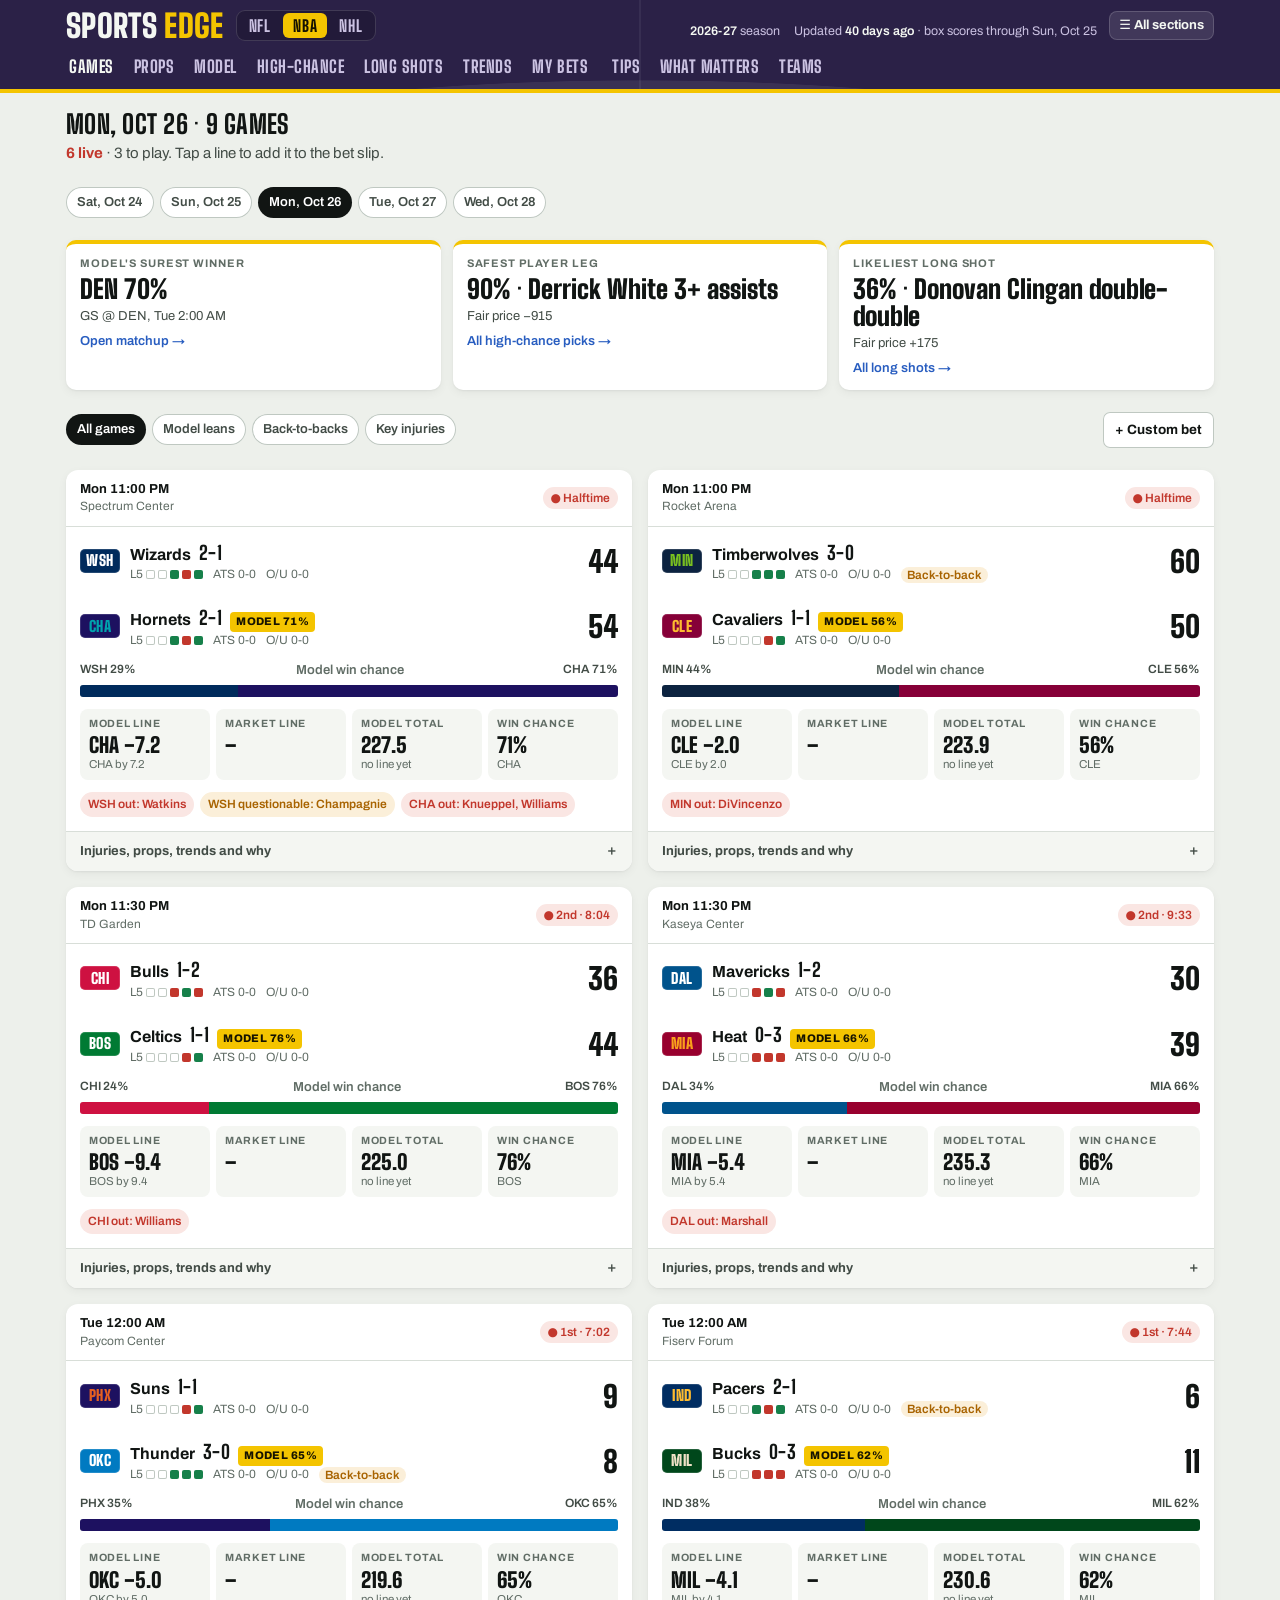
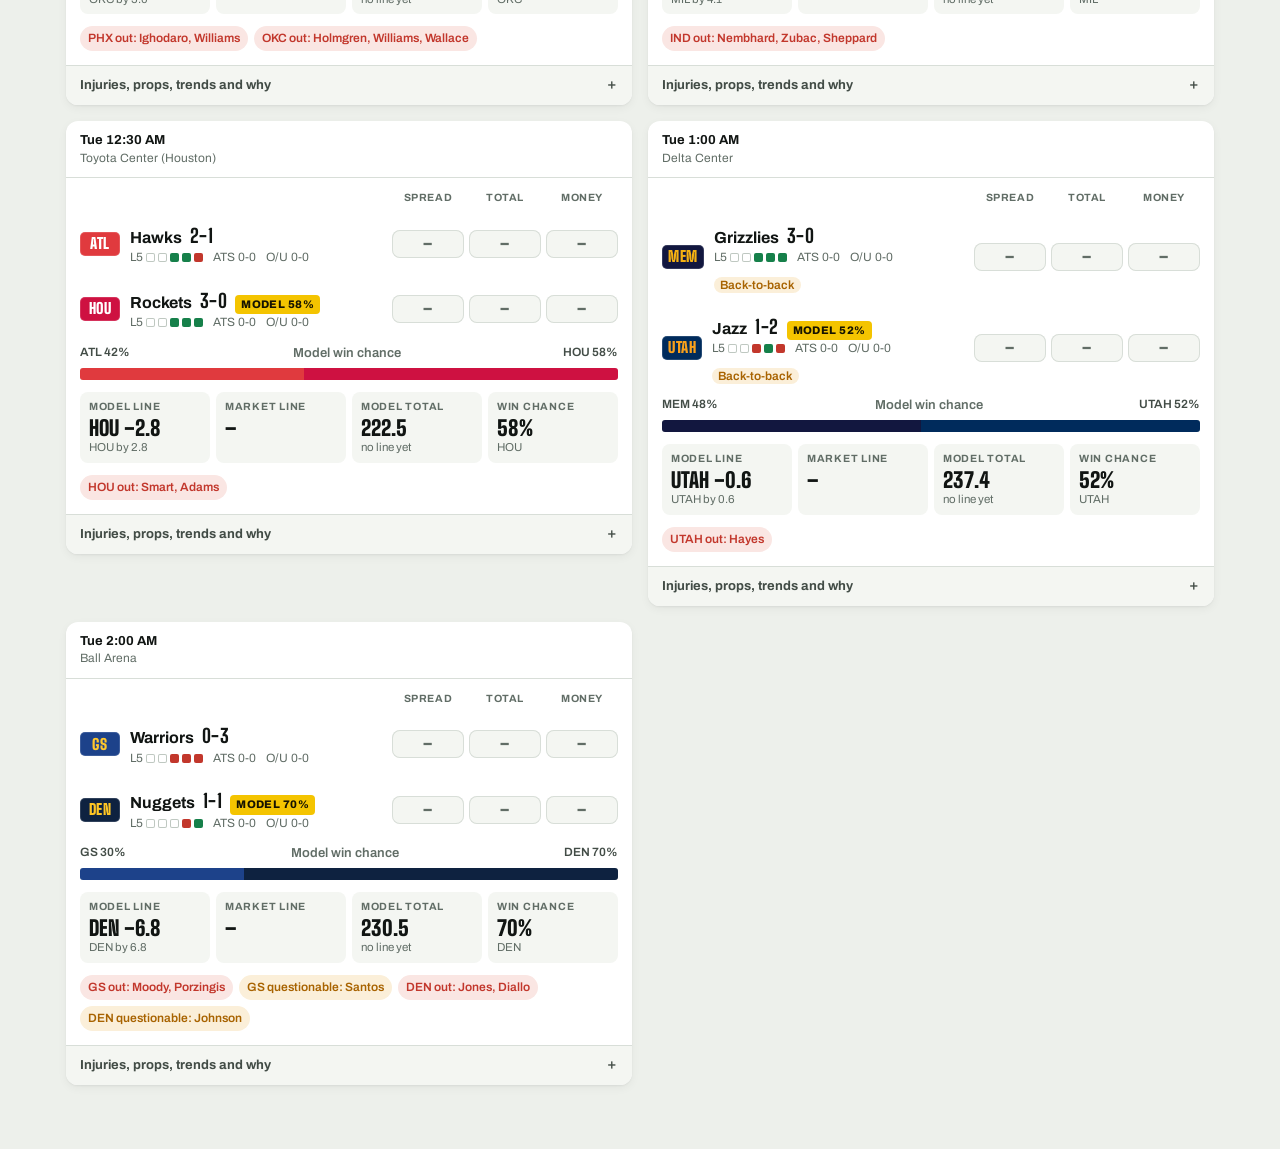
==== site/nba/index.html @ 53085242 "Sports Edge: NBA and NHL pages, all-year builds, polish pass New NBA and NHL pages with the same sec" ====
<!doctype html>
<html lang="en" data-sport="nba">
<head>
<meta charset="utf-8">
<meta name="viewport" content="width=device-width,initial-scale=1,viewport-fit=cover">
<meta name="description" content="NBA games, the model and why, injuries, player props against real lines, high-chance picks, long shots and trends, with one bet slip shared across sports.">
<title>NBA · Sports Edge</title>
<link rel="icon" href="data:image/svg+xml,%3Csvg xmlns=%22http://www.w3.org/2000/svg%22 viewBox=%220 0 64 64%22%3E%3Crect width=%2264%22 height=%2264%22 rx=%2214%22 fill=%22%2317191C%22/%3E%3Crect x=%2210%22 y=%2238%22 width=%2244%22 height=%228%22 rx=%222%22 fill=%22%23F4C400%22/%3E%3Cpath d=%22M14 30 L28 18 L38 26 L50 14%22 stroke=%22%23fff%22 stroke-width=%226%22 fill=%22none%22 stroke-linecap=%22round%22 stroke-linejoin=%22round%22/%3E%3C/svg%3E">
<link rel="preconnect" href="https://fonts.googleapis.com">
<link rel="preconnect" href="https://fonts.gstatic.com" crossorigin>
<link rel="stylesheet" href="https://fonts.googleapis.com/css2?family=Archivo:wght@400;500;600;700;800&family=Big+Shoulders+Display:wght@700;800;900&family=IBM+Plex+Mono:wght@400;500;600&display=swap">
<link rel="stylesheet" href="../assets/app.css">
</head>
<body>
<header class="bar">
  <div class="bar-in">
    <div class="brand-row">
      <a class="brand" href="../" aria-label="Sports Edge home">Sports <b>Edge</b></a>
      <nav class="sports" aria-label="Sport"><a href="../nfl/">NFL</a><a href="../nba/" aria-current="page">NBA</a><a href="../nhl/">NHL</a></nav>
      <div class="brand-meta"><span id="m-day"></span><span id="m-asof"></span></div>
      <button class="navbtn" id="nav-open" aria-haspopup="dialog" aria-controls="navsheet" aria-label="All sections"><span aria-hidden="true">☰</span><span class="xs-hide"> All sections</span></button>
    </div>
    <nav class="tabs" role="tablist" aria-label="Sections">
      <button class="tab" role="tab" id="tab-games" data-view="games" aria-selected="true">Games</button>
      <button class="tab" role="tab" id="tab-props" data-view="props" aria-selected="false">Props</button>
      <button class="tab" role="tab" id="tab-model" data-view="model" aria-selected="false">Model</button>
      <button class="tab" role="tab" id="tab-hc" data-view="hc" aria-selected="false">High-chance</button>
      <button class="tab" role="tab" id="tab-ls" data-view="ls" aria-selected="false">Long shots</button>
      <button class="tab" role="tab" id="tab-trends" data-view="trends" aria-selected="false">Trends</button>
      <button class="tab" role="tab" id="tab-picks" data-view="picks" aria-selected="false">My bets<span class="cnt" id="pick-count"></span></button>
      <button class="tab" role="tab" id="tab-tips" data-view="tips" aria-selected="false">Tips</button>
      <button class="tab" role="tab" id="tab-matters" data-view="matters" aria-selected="false">What matters</button>
      <button class="tab" role="tab" id="tab-teams" data-view="teams" aria-selected="false">Teams</button>
    </nav>
  </div>
</header>

<main>
  <div class="stamp-m" id="m-asof2"></div>
  <section class="view" id="v-games"></section>
  <section class="view" id="v-props" hidden></section>
  <section class="view" id="v-model" hidden></section>
  <section class="view" id="v-hc" hidden></section>
  <section class="view" id="v-ls" hidden></section>
  <section class="view" id="v-trends" hidden></section>
  <section class="view" id="v-picks" hidden></section>
  <section class="view" id="v-tips" hidden></section>
  <section class="view" id="v-matters" hidden></section>
  <section class="view" id="v-teams" hidden></section>
</main>

<div class="scrim" id="scrim" hidden></div>
<div class="sheet" id="sheet" role="dialog" aria-modal="true" aria-labelledby="sheet-title" hidden></div>
<div class="scrim" id="navscrim" hidden></div>
<div class="sheet navsheet" id="navsheet" role="dialog" aria-modal="true" aria-labelledby="nav-title" hidden></div>
<div class="scrim" id="cscrim" hidden></div>
<div class="sheet chart-sheet" id="csheet" role="dialog" aria-modal="true" aria-labelledby="cs-title" hidden></div>
<div class="scrim" id="slipscrim" hidden></div>
<div class="sheet slip-sheet" id="slipsheet" role="dialog" aria-modal="true" aria-labelledby="slip-title" hidden></div>
<button class="slip-fab" id="slip-fab" type="button" aria-haspopup="dialog" aria-controls="slipsheet" hidden><span class="sf-n" id="sf-n">0</span><span class="sf-t" id="sf-t">Bet slip</span><span class="sf-o num" id="sf-o"></span></button>
<div class="toast" id="toast" role="status" hidden></div>

<script src="../assets/core.js"></script>
<script src="../assets/bets.js"></script>
<script src="../assets/app.js"></script>
</body>
</html>
---- site/assets/app.css ----
/* Sports Edge: shared styles for the home page and the NFL, NBA and NHL pages */
:root{padding-top:env(safe-area-inset-top);padding-bottom:env(safe-area-inset-bottom)}
body{margin:0}
img{max-width:100%}
[hidden]{display:none!important}
/* Layout: a broadcast score bar in each sport's color (turf green, arena purple, rink navy) with the yellow stripe under it; white stat sheets below.
   Game cards sit in a two-up grid that stacks to one column on phones. The yellow stripe marks the betting line and model picks. */
:root{
  --bg:#EDF0EB; --panel:#FFFFFF; --panel-2:#F4F6F2; --ink:#111513; --ink-2:#424C46; --ink-3:#616D66;
  --rule:#D8DED8; --rule-2:#BFC8C1;
  --turf:#17462F; --turf-2:#21583C; --on-turf:#F4F7F2; --on-turf-2:#BCD0C2;
  --stripe:#F4C400; --stripe-ink:#6A5500; --on-stripe:#161300; --stripe-bg:#FFF5C7;
  --win:#16804A; --loss:#C2372C; --push:#76817B; --warn:#A86300; --info:#285DC0;
  --win-bg:#E2F2E8; --loss-bg:#FAE6E3; --warn-bg:#FBEFD9; --info-bg:#E4ECFA; --muted-bg:#ECEFEA;
  --spark-fill:rgba(17,21,19,.07);
  --shadow:0 1px 2px rgba(17,21,19,.05),0 3px 10px rgba(17,21,19,.05);
  --f-display:"Big Shoulders Display","Arial Narrow","Roboto Condensed",sans-serif;
  --f-body:"Archivo",system-ui,-apple-system,"Segoe UI",Roboto,sans-serif;
  --f-mono:"IBM Plex Mono",ui-monospace,SFMono-Regular,Menlo,Consolas,monospace;
}
@media (prefers-color-scheme: dark){
  :root:not([data-theme="light"]){
    --bg:#0B100E; --panel:#131A17; --panel-2:#18211D; --ink:#EAF0EC; --ink-2:#AEB9B3; --ink-3:#7F8C85;
    --rule:#24302A; --rule-2:#34443C;
    --turf:#0E2A1C; --turf-2:#163A27; --on-turf:#EEF4EF; --on-turf-2:#9FB8A8;
    --stripe:#FFD21A; --stripe-ink:#FFD21A; --on-stripe:#161300; --stripe-bg:#2E2808;
    --win:#3DC17A; --loss:#F0695C; --push:#929D97; --warn:#F2A63A; --info:#86ACFF;
    --win-bg:#11301F; --loss-bg:#3A1A17; --warn-bg:#33260F; --info-bg:#162440; --muted-bg:#1C2622;
    --spark-fill:rgba(234,240,236,.08);
    --shadow:0 1px 2px rgba(0,0,0,.45),0 3px 12px rgba(0,0,0,.25);
    color-scheme:dark;
  }
}
:root[data-theme="dark"]{
  --bg:#0B100E; --panel:#131A17; --panel-2:#18211D; --ink:#EAF0EC; --ink-2:#AEB9B3; --ink-3:#7F8C85;
  --rule:#24302A; --rule-2:#34443C;
  --turf:#0E2A1C; --turf-2:#163A27; --on-turf:#EEF4EF; --on-turf-2:#9FB8A8;
  --stripe:#FFD21A; --stripe-ink:#FFD21A; --on-stripe:#161300; --stripe-bg:#2E2808;
  --win:#3DC17A; --loss:#F0695C; --push:#929D97; --warn:#F2A63A; --info:#86ACFF;
  --win-bg:#11301F; --loss-bg:#3A1A17; --warn-bg:#33260F; --info-bg:#162440; --muted-bg:#1C2622;
  --spark-fill:rgba(234,240,236,.08);
  --shadow:0 1px 2px rgba(0,0,0,.45),0 3px 12px rgba(0,0,0,.25);
  color-scheme:dark;
}
*{box-sizing:border-box}
body{background:var(--bg);color:var(--ink);font-family:var(--f-body);font-size:15px;line-height:1.45;-webkit-font-smoothing:antialiased}
button,input,select,textarea{font:inherit;color:inherit}
a{color:var(--info)}
:focus-visible{outline:2px solid var(--info);outline-offset:2px;border-radius:4px}
.num,.tab-num{font-variant-numeric:tabular-nums}
.mono{font-family:var(--f-mono)}
h1,h2,h3{text-wrap:balance;margin:0}

/* ---------- score bar ---------- */
.bar{position:sticky;top:env(safe-area-inset-top,0px);z-index:20;background-color:var(--turf);
  color:var(--on-turf);box-shadow:0 4px 0 var(--stripe)}
[data-sport="nfl"] .bar{background-image:repeating-linear-gradient(90deg,transparent 0 calc(10% - 2px),rgba(255,255,255,.06) calc(10% - 2px) 10%)}
[data-sport="nba"] .bar{background-image:radial-gradient(70% 140% at 50% 160%,rgba(255,255,255,.07) 0 49.5%,transparent 50%),linear-gradient(90deg,transparent calc(50% - 1px),rgba(255,255,255,.06) calc(50% - 1px) calc(50% + 1px),transparent calc(50% + 1px))}
[data-sport="nhl"] .bar{background-image:linear-gradient(90deg,transparent calc(50% - 2px),rgba(226,58,58,.2) calc(50% - 2px) calc(50% + 2px),transparent calc(50% + 2px)),linear-gradient(90deg,transparent 30%,rgba(90,150,235,.13) 30% calc(30% + 4px),transparent calc(30% + 4px) calc(70% - 4px),rgba(90,150,235,.13) calc(70% - 4px) 70%,transparent 70%)}
.bar-in{max-width:1180px;margin:0 auto;padding-inline:16px;padding-block:10px 0;display:flex;flex-direction:column;gap:6px}
.brand-row{display:flex;align-items:flex-end;justify-content:space-between;gap:12px;flex-wrap:wrap}
.brand{font-family:var(--f-display);font-weight:900;font-size:32px;line-height:.9;letter-spacing:.01em;text-transform:uppercase}
.brand b{color:var(--stripe);font-weight:900}
.brand-meta{display:flex;gap:14px;flex-wrap:wrap;font-size:12.5px;color:var(--on-turf-2)}
.brand-meta strong{color:var(--on-turf);font-weight:600}
.tabs{display:flex;gap:2px;overflow-x:auto;scrollbar-width:none;margin-inline:-6px}
.tabs::-webkit-scrollbar{display:none}
.tab{appearance:none;background:none;border:0;cursor:pointer;color:var(--on-turf-2);font-family:var(--f-display);font-weight:800;
  font-size:17px;letter-spacing:.03em;text-transform:uppercase;padding:8px 9px 10px;white-space:nowrap;border-bottom:4px solid transparent;margin-bottom:-4px}
.tabs{flex-wrap:nowrap;-webkit-overflow-scrolling:touch}
.tabs.fr{-webkit-mask-image:linear-gradient(90deg,#000 calc(100% - 48px),transparent);mask-image:linear-gradient(90deg,#000 calc(100% - 48px),transparent)}
.tabs.fl{-webkit-mask-image:linear-gradient(90deg,transparent,#000 48px);mask-image:linear-gradient(90deg,transparent,#000 48px)}
.tabs.fl.fr{-webkit-mask-image:linear-gradient(90deg,transparent,#000 48px,#000 calc(100% - 48px),transparent);mask-image:linear-gradient(90deg,transparent,#000 48px,#000 calc(100% - 48px),transparent)}
.brand-meta{margin-left:auto}
.navbtn{appearance:none;border:0;cursor:pointer;background:rgba(255,255,255,.1);color:var(--on-turf);border-radius:8px;padding:5px 10px;font-weight:700;font-size:13px;
  box-shadow:inset 0 0 0 1px rgba(255,255,255,.16);white-space:nowrap;align-self:center}
.navbtn:hover{background:rgba(255,255,255,.18)}
.navsheet{width:min(640px,calc(100% - 24px))}
.navgrid{display:grid;grid-template-columns:repeat(2,minmax(0,1fr));gap:8px}
.navitem{appearance:none;border:0;cursor:pointer;text-align:left;background:var(--panel-2);color:var(--ink);border-radius:10px;padding:10px 12px;display:flex;flex-direction:column;gap:2px;
  box-shadow:inset 0 0 0 1px var(--rule)}
.navitem b{font-family:var(--f-display);font-weight:800;font-size:17px;letter-spacing:.03em;text-transform:uppercase}
.navitem span{font-size:12.5px;color:var(--ink-3);line-height:1.35}
.navitem:hover{box-shadow:inset 0 0 0 1px var(--ink-3)}
.navitem.on{background:var(--stripe-bg);box-shadow:inset 0 0 0 2px var(--stripe)}
@media (max-width:620px){
  .bar-in{padding-block:8px 0;gap:2px}
  .brand{font-size:24px}
  .brand-row{align-items:center}
  .brand-meta{gap:8px;font-size:11.5px}
  .brand-meta #m-week{display:none}
  .brand-row{flex-wrap:nowrap}
  .brand{font-size:22px}
  .tabs{gap:0;margin-bottom:0}
  .tab{font-size:15px;padding:6px 8px 7px;border-bottom-width:3px;margin-bottom:0;letter-spacing:.02em}
  .navgrid{grid-template-columns:1fr}
  .xs-hide{display:none}
  .tab[aria-selected="true"]{border-bottom-color:var(--stripe)}
  .h2{font-size:23px}
}
.tab:hover{color:var(--on-turf)}
.tab[aria-selected="true"]{color:var(--on-turf);border-bottom-color:var(--on-turf)}
.tab .cnt{font-family:var(--f-mono);font-size:11px;font-weight:600;vertical-align:3px;margin-left:4px;color:var(--stripe)}

main{max-width:1180px;margin:0 auto;padding-inline:16px;padding-block:22px 64px}
.view{display:flex;flex-direction:column;gap:22px}
.sec-head{display:flex;align-items:baseline;justify-content:space-between;gap:12px;flex-wrap:wrap}
.h2{font-family:var(--f-display);font-weight:800;font-size:26px;letter-spacing:.01em;text-transform:uppercase;line-height:1}
.h3{font-family:var(--f-display);font-weight:800;font-size:19px;letter-spacing:.02em;text-transform:uppercase;line-height:1.1}
.lede{color:var(--ink-2);max-width:68ch;margin:6px 0 0}
.small{font-size:13px;color:var(--ink-3)}
.label{font-size:11px;font-weight:700;letter-spacing:.08em;text-transform:uppercase;color:var(--ink-3)}

/* ---------- chips, pills ---------- */
.tm{display:inline-flex;align-items:center;justify-content:center;min-width:40px;height:24px;padding:0 6px;border-radius:5px;
  background:var(--c1);color:var(--c2);font-family:var(--f-display);font-weight:900;font-size:15px;letter-spacing:.04em;
  box-shadow:inset 0 0 0 1px rgba(255,255,255,.14)}
.tm.sm{min-width:34px;height:20px;font-size:13px}
.pill{display:inline-flex;align-items:center;gap:5px;font-size:12px;font-weight:600;line-height:1;padding:5px 8px;border-radius:999px;
  background:var(--muted-bg);color:var(--ink-2);white-space:nowrap}
.pill.win{background:var(--win-bg);color:var(--win)} .pill.loss{background:var(--loss-bg);color:var(--loss)}
.pill.warn{background:var(--warn-bg);color:var(--warn)} .pill.info{background:var(--info-bg);color:var(--info)}
.pill.stripe{background:var(--stripe);color:var(--on-stripe)}
.pill.ghost{background:transparent;box-shadow:inset 0 0 0 1px var(--rule-2)}
.dot{width:8px;height:8px;border-radius:50%;display:inline-block;background:currentColor}
.res{display:inline-flex;gap:3px;vertical-align:-1px}
.res i{width:9px;height:9px;border-radius:2px;display:inline-block}
.res i.W,.res i.O{background:var(--win)} .res i.L,.res i.U{background:var(--loss)} .res i.T,.res i.P{background:var(--push)}
.res i.n{background:transparent;box-shadow:inset 0 0 0 1px var(--rule-2)}

.btn{appearance:none;border:0;cursor:pointer;border-radius:7px;font-weight:700;font-size:13.5px;padding:8px 12px;
  background:var(--panel);color:var(--ink);box-shadow:inset 0 0 0 1px var(--rule-2)}
.btn:hover{box-shadow:inset 0 0 0 1px var(--ink-3)}
.btn.primary{background:var(--ink);color:var(--panel);box-shadow:none}
.btn.primary:hover{opacity:.9}
.btn.stripe{background:var(--stripe);color:var(--on-stripe);box-shadow:none}
.btn.tiny{font-size:12px;padding:5px 8px;border-radius:6px}
.btn.link{background:none;box-shadow:none;padding:4px 0;color:var(--info);font-weight:600}
.seg{display:inline-flex;flex-wrap:wrap;gap:6px}
.seg button{appearance:none;cursor:pointer;border:0;border-radius:999px;padding:6px 11px;font-size:13px;font-weight:600;
  background:var(--panel);color:var(--ink-2);box-shadow:inset 0 0 0 1px var(--rule-2)}
.seg button[aria-pressed="true"]{background:var(--ink);color:var(--panel);box-shadow:none}
.star{appearance:none;background:none;border:0;cursor:pointer;font-size:16px;line-height:1;padding:2px 4px;color:var(--rule-2)}
.star[aria-pressed="true"]{color:var(--stripe-ink)}
select,input[type="number"],input[type="text"],textarea{background:var(--panel);border:1px solid var(--rule-2);border-radius:7px;padding:7px 9px;min-width:0}
select:focus,input:focus,textarea:focus{outline:2px solid var(--info);outline-offset:0;border-color:transparent}

/* ---------- my teams strip ---------- */
.glance{display:grid;grid-template-columns:repeat(auto-fit,minmax(min(100%,250px),1fr));gap:12px}
.gl{background:var(--panel);border-radius:10px;box-shadow:var(--shadow);padding:12px 14px;display:flex;flex-direction:column;gap:6px;min-width:0}
.gl .big{font-family:var(--f-display);font-weight:900;font-size:30px;line-height:1}
.gl .t{display:flex;align-items:center;gap:8px;flex-wrap:wrap}

/* ---------- game cards ---------- */
.toolbar{display:flex;align-items:center;justify-content:space-between;gap:10px;flex-wrap:wrap}
.games{display:grid;grid-template-columns:repeat(auto-fill,minmax(min(100%,540px),1fr));gap:16px;align-items:start}
.game{background:var(--panel);border-radius:12px;box-shadow:var(--shadow);overflow:hidden;min-width:0;display:flex;flex-direction:column}
.g-head{display:flex;align-items:center;justify-content:space-between;gap:8px;padding:10px 14px;border-bottom:1px solid var(--rule);flex-wrap:wrap}
.g-when{font-weight:700;font-size:13px}
.g-where{font-size:12px;color:var(--ink-3)}
.g-flags{display:flex;gap:5px;flex-wrap:wrap}
.g-body{padding:12px 14px 14px;display:flex;flex-direction:column;gap:12px}
.trow{display:grid;grid-template-columns:auto 1fr auto;align-items:center;gap:10px}
.trow + .trow{margin-top:8px}
.tname{min-width:0}
.tname .n{font-weight:700;font-size:16px;display:flex;gap:8px;align-items:baseline;flex-wrap:wrap}
.tname .n .rec{font-family:var(--f-display);font-weight:800;font-size:19px;letter-spacing:.02em}
.tname .meta{font-size:12px;color:var(--ink-3);display:flex;gap:10px;flex-wrap:wrap;align-items:center}
/* sportsbook odds grid on each game card: spread, total, moneyline per team; a pressed button is in the slip */
.obs{display:grid;grid-template-columns:repeat(3,minmax(64px,72px));gap:5px}
.obh{display:grid;grid-template-columns:1fr repeat(3,minmax(64px,72px));gap:5px;margin-bottom:4px;font-size:10.5px;font-weight:700;letter-spacing:.06em;text-transform:uppercase;color:var(--ink-3);text-align:center}
.ob{appearance:none;border:0;cursor:pointer;background:var(--panel-2);box-shadow:inset 0 0 0 1px var(--rule-2);border-radius:8px;padding:5px 4px;display:flex;flex-direction:column;align-items:center;gap:1px;min-width:0;line-height:1;color:var(--ink)}
.ob .ob-m{font-family:var(--f-display);font-weight:900;font-size:17px;letter-spacing:.02em}
.ob .ob-s{font-family:var(--f-mono);font-size:10.5px;color:var(--ink-3)}
.ob:hover{box-shadow:inset 0 0 0 1px var(--ink-3)}
.ob[aria-pressed="true"]{background:var(--stripe);color:var(--on-stripe);box-shadow:none}
.ob[aria-pressed="true"] .ob-s{color:var(--on-stripe)}
.ob.off{cursor:default;box-shadow:inset 0 0 0 1px var(--rule);color:var(--ink-3)}
.slipb.on{background:var(--stripe);color:var(--on-stripe);box-shadow:none}
.score{font-family:var(--f-display);font-weight:900;font-size:30px;line-height:1}
.score.lost{color:var(--ink-3)}

.wp{display:flex;flex-direction:column;gap:5px}
.wp-labels{display:flex;justify-content:space-between;gap:8px;font-size:12px;font-weight:600;color:var(--ink-2)}
@media (max-width:620px){.wp-mid{display:none}}
.wp-track{position:relative;height:12px;border-radius:3px;overflow:visible;display:flex;background:var(--muted-bg)}
.wp-track span{height:100%}
.wp-track span:first-child{border-radius:3px 0 0 3px} .wp-track span:last-child{border-radius:0 3px 3px 0}
.wp-mkt{position:absolute;top:-4px;bottom:-4px;width:4px;margin-left:-2px;background:var(--stripe);border-radius:1px;box-shadow:0 0 0 1px var(--panel)}
.model-line{display:flex;align-items:center;justify-content:space-between;gap:8px;flex-wrap:wrap;font-size:13px;color:var(--ink-2)}
.model-line b{color:var(--ink)}
.mrow{display:grid;grid-template-columns:repeat(4,minmax(0,1fr));gap:6px}
.mrow .mc{background:var(--panel-2);border-radius:8px;padding:7px 9px;min-width:0}
.mrow .mc .k{font-size:10.5px;font-weight:700;letter-spacing:.07em;text-transform:uppercase;color:var(--ink-3);white-space:nowrap}
.mrow .mc .v{font-family:var(--f-display);font-weight:900;font-size:21px;line-height:1.1;margin-top:2px;white-space:nowrap}
.mrow .mc .s{font-size:11.5px;color:var(--ink-3);white-space:nowrap;overflow:hidden;text-overflow:ellipsis}
.mrow .mc.pick{background:var(--stripe-bg);box-shadow:inset 0 0 0 1.5px var(--stripe)}
.mrow .mc.pick .k{color:var(--stripe-ink)}
.mrow .mc.won{background:var(--win-bg)} .mrow .mc.won .k{color:var(--win)}
.mrow .mc.lost{background:var(--loss-bg)} .mrow .mc.lost .k{color:var(--loss)}
@media (max-width:620px){ .mrow{grid-template-columns:repeat(2,minmax(0,1fr))} }
.edges{display:grid;grid-template-columns:repeat(auto-fit,minmax(min(100%,230px),1fr));gap:12px}
.edge{background:var(--panel);border-radius:10px;box-shadow:var(--shadow);padding:12px 14px;display:flex;flex-direction:column;gap:4px;min-width:0;border-top:4px solid var(--stripe)}
.edge .big{font-family:var(--f-display);font-weight:900;font-size:26px;line-height:1.05}
.edge .d{font-size:13px;color:var(--ink-2)}
.edge a{font-size:13px;font-weight:600;text-decoration:none;margin-top:2px}
@media (max-width:620px){
  .edges{display:flex;overflow-x:auto;scroll-snap-type:x mandatory;gap:10px;margin-inline:-16px;padding:2px 16px 6px;scrollbar-width:none}
  .edges::-webkit-scrollbar{display:none}
  .edge{flex:0 0 80%;scroll-snap-align:start}
  .edge .big{font-size:22px}
}
.absent{display:flex;flex-wrap:wrap;gap:6px;align-items:center;font-size:12.5px;color:var(--ink-2);margin:4px 0 6px}
.absent .pill{font-weight:600}
.prow .c-line .btn{white-space:nowrap}
.more{align-self:center}
.pick-chip{display:inline-flex;align-items:center;gap:8px;background:var(--stripe);color:var(--on-stripe);border-radius:6px;padding:5px 9px;
  font-weight:700;font-size:13px}
.pick-chip .k{font-family:var(--f-display);font-weight:900;font-size:13px;letter-spacing:.06em;text-transform:uppercase;opacity:.8}
.nopick{font-size:12.5px;color:var(--ink-3)}

.tape{width:100%;border-collapse:collapse;font-size:13px}
.tape th{font-size:11px;font-weight:700;letter-spacing:.06em;text-transform:uppercase;color:var(--ink-3);text-align:center;padding:0 4px 4px}
.tape th:first-child{text-align:left}
.tape td{padding:5px 4px;border-top:1px solid var(--rule);text-align:center;font-variant-numeric:tabular-nums}
.tape td:first-child{text-align:left;color:var(--ink-2)}
.rk{font-family:var(--f-mono);font-size:12px;font-weight:600;padding:2px 5px;border-radius:4px;color:var(--ink-2)}
.rk.good{background:var(--win-bg);color:var(--win)} .rk.bad{background:var(--loss-bg);color:var(--loss)}
.tape .better{font-weight:700;color:var(--ink)}
.tape .v{color:var(--ink-3);font-size:12px;margin-right:4px}

.g-chips{display:flex;flex-wrap:wrap;gap:6px}
.g-chips .pill{white-space:normal;line-height:1.25}
.g-more{appearance:none;border:0;border-top:1px solid var(--rule);background:var(--panel-2);cursor:pointer;width:100%;padding:10px 14px;
  font-weight:700;font-size:13px;color:var(--ink-2);display:flex;justify-content:space-between;align-items:center}
.g-more:hover{color:var(--ink)}
.g-detail{border-top:1px solid var(--rule);padding:12px 14px 16px;display:flex;flex-direction:column;gap:12px;background:var(--panel)}
.twocol{display:grid;grid-template-columns:repeat(auto-fit,minmax(min(100%,230px),1fr));gap:14px}
.inj{display:flex;flex-direction:column;gap:2px;padding:7px 0;border-top:1px solid var(--rule)}
.inj:first-of-type{border-top:0}
.inj .top{display:flex;justify-content:space-between;gap:8px;align-items:center}
.inj .who{font-weight:650;font-size:13.5px;min-width:0}
.inj .who small{font-weight:500;color:var(--ink-3)}
.inj .ol{font-size:12.5px;color:var(--ink-2)}
.inj .x{font-size:12px;font-weight:600;text-decoration:none;white-space:nowrap}
.inj-next{font-size:12.5px;color:var(--ink-2);margin:-2px 0 4px}
.inj-when{color:var(--ink-3);white-space:nowrap}
.lvl-out,.lvl-ir{background:var(--loss-bg);color:var(--loss)} .lvl-doubt,.lvl-risk{background:var(--warn-bg);color:var(--warn)}
.lvl-gtd{background:var(--info-bg);color:var(--info)} .lvl-likely,.lvl-ok{background:var(--win-bg);color:var(--win)}

.plist{display:flex;flex-direction:column}
.prow{display:grid;grid-template-columns:minmax(0,1.3fr) minmax(0,1fr) minmax(0,1.25fr) auto;gap:10px;align-items:center;padding:9px 0;border-top:1px solid var(--rule)}
.prow:first-child{border-top:0}
.prow .pn{font-weight:650;font-size:13.5px;display:flex;gap:6px;align-items:center;flex-wrap:wrap}
.prow .ps{font-size:12px;color:var(--ink-3)}
.proj{font-family:var(--f-display);font-weight:900;font-size:21px;line-height:1}
.proj small{font-family:var(--f-body);font-weight:600;font-size:11px;color:var(--ink-3);letter-spacing:.04em;text-transform:uppercase;margin-left:3px}
.oc{display:flex;align-items:center;gap:6px;flex-wrap:wrap}
.oc input{width:76px}
.oc .out{font-size:12.5px;font-weight:700;min-width:84px}
.team-sub{display:flex;align-items:center;gap:8px;margin:6px 0 2px}
@media (max-width:620px){
  .prow{grid-template-columns:1fr auto;row-gap:6px}
  .prow .c-avg{grid-column:1/-1}
  .prow .c-line{grid-column:1/-1}
  .prow .c-pick{display:none}
  .prow .c-line .btn{display:inline-flex;margin-left:auto}
}
@media (min-width:621px){ .prow .c-line .btn{display:none} }

/* ---------- trends ---------- */
.trend-list{display:flex;flex-direction:column;background:var(--panel);border-radius:12px;box-shadow:var(--shadow);overflow:hidden}
.tr{display:grid;grid-template-columns:auto minmax(0,1fr) auto;gap:12px;align-items:center;padding:11px 14px;border-top:1px solid var(--rule)}
.tr:first-child{border-top:0}
.tr .tt{font-weight:650;font-size:14px}
.tr .td{font-size:12.5px;color:var(--ink-2)}
.tr .tc{font-size:12px;color:var(--ink-3)}
.tr .side{display:flex;flex-direction:column;align-items:flex-end;gap:4px}
.wk{font-family:var(--f-display);font-weight:900;font-size:15px;letter-spacing:.03em;padding:3px 7px;border-radius:5px;background:var(--ink);color:var(--panel);white-space:nowrap}
.spark{display:block;overflow:visible}
.spark-area{fill:var(--spark-fill)} .spark-line{fill:none;stroke:var(--ink-2);stroke-width:1.7;stroke-linejoin:round;stroke-linecap:round}
.spark-base{stroke:var(--ink-3);stroke-width:1;stroke-dasharray:3 3} .spark-end{fill:var(--ink)}
.up .spark-line{stroke:var(--win)} .up .spark-end{fill:var(--win)} .down .spark-line{stroke:var(--loss)} .down .spark-end{fill:var(--loss)}
.carry{font-size:12px;font-weight:600}
.carry.sticky{color:var(--win)} .carry.noise{color:var(--ink-3)}
.lg-grid{display:grid;grid-template-columns:repeat(auto-fill,minmax(min(100%,260px),1fr));gap:12px}
.lg{background:var(--panel);border-radius:10px;box-shadow:var(--shadow);padding:12px 14px;display:flex;flex-direction:column;gap:6px;min-width:0}
.lg .v{font-family:var(--f-display);font-weight:900;font-size:26px;line-height:1}
.lg.on{box-shadow:var(--shadow),inset 0 0 0 2px var(--stripe)}
.filters{display:flex;gap:8px;flex-wrap:wrap;align-items:center}
.callout{background:var(--panel);border-radius:12px;box-shadow:var(--shadow);padding:14px 16px;display:flex;flex-direction:column;gap:8px}
.callout p{margin:0;max-width:75ch}

/* ---------- picks ---------- */
.tiles{display:grid;grid-template-columns:repeat(auto-fit,minmax(min(100%,150px),1fr));gap:12px}
.tile{background:var(--panel);border-radius:10px;box-shadow:var(--shadow);padding:12px 14px;min-width:0}
.tile .v{font-family:var(--f-display);font-weight:900;font-size:34px;line-height:1;margin-top:4px}
.tile .v.pos{color:var(--win)} .tile .v.neg{color:var(--loss)}
.tbl-wrap{background:var(--panel);border-radius:12px;box-shadow:var(--shadow);overflow-x:auto}
table.grid{width:100%;border-collapse:collapse;font-size:13.5px;font-variant-numeric:tabular-nums}
table.grid th{text-align:left;font-size:11px;font-weight:700;letter-spacing:.06em;text-transform:uppercase;color:var(--ink-3);padding:10px 12px;border-bottom:1px solid var(--rule);white-space:nowrap}
table.grid td{padding:9px 12px;border-top:1px solid var(--rule);white-space:nowrap}
table.grid tr:first-child td{border-top:0}
table.grid th.r,table.grid td.r{text-align:right}
th.sortable{cursor:pointer;user-select:none}
th.sortable[aria-sort="ascending"]::after{content:" \25B2";font-size:9px} th.sortable[aria-sort="descending"]::after{content:" \25BC";font-size:9px}
.wbar{height:8px;border-radius:2px;background:var(--muted-bg);min-width:80px;position:relative;overflow:hidden}
.wbar span{position:absolute;left:0;top:0;bottom:0;background:var(--ink-2)}
.wbar i{position:absolute;top:-2px;bottom:-2px;left:52.4%;width:2px;background:var(--stripe)}
.pk{display:grid;grid-template-columns:auto minmax(0,1fr) auto;gap:12px;align-items:center;padding:11px 14px;border-top:1px solid var(--rule)}
.pk:first-child{border-top:0}
.pk .d{font-weight:650}
.pk .m{font-size:12.5px;color:var(--ink-3)}
.pk .acts{display:flex;gap:6px;align-items:center;flex-wrap:wrap;justify-content:flex-end}
.rp{font-family:var(--f-display);font-weight:900;font-size:15px;width:32px;height:28px;display:inline-flex;align-items:center;justify-content:center;border-radius:6px}
.rp.W{background:var(--win);color:var(--panel)} .rp.L{background:var(--loss);color:var(--panel)} .rp.P,.rp.V{background:var(--push);color:var(--panel)}
.rp.pending{background:var(--muted-bg);color:var(--ink-3);font-size:12px}
.empty{background:var(--panel);border-radius:12px;box-shadow:var(--shadow);padding:22px 18px;display:flex;flex-direction:column;gap:8px;align-items:flex-start}
.note{font-size:12.5px;color:var(--ink-3)}

/* ---------- sheet (pick form) ---------- */
.scrim{position:fixed;inset:0;background:rgba(5,8,7,.45);z-index:40}
.sheet{position:fixed;z-index:41;left:50%;top:50%;transform:translate(-50%,-50%);width:min(560px,calc(100% - 24px));max-height:calc(100% - 32px);overflow:auto;
  background:var(--panel);border-radius:14px;box-shadow:0 20px 60px rgba(0,0,0,.35);padding:18px;display:flex;flex-direction:column;gap:12px}
.form{display:grid;grid-template-columns:1fr 1fr;gap:10px}
.form .f{display:flex;flex-direction:column;gap:4px;min-width:0}
.form .f.full{grid-column:1/-1}
.form label{font-size:12px;font-weight:700;color:var(--ink-2)}
.form .hint{font-size:12px;color:var(--ink-3)}
.sheet-actions{display:flex;justify-content:space-between;gap:8px;flex-wrap:wrap;align-items:center}
.toast{position:fixed;left:50%;bottom:calc(18px + env(safe-area-inset-bottom,0px));transform:translateX(-50%);background:var(--ink);color:var(--panel);
  padding:9px 14px;border-radius:8px;font-weight:600;font-size:13.5px;z-index:60;box-shadow:var(--shadow)}

/* ---------- what matters ---------- */
.bars{display:flex;flex-direction:column;background:var(--panel);border-radius:12px;box-shadow:var(--shadow);padding:6px 0}
.br{display:grid;grid-template-columns:minmax(0,15em) minmax(0,1fr) 4.5em;gap:12px;align-items:center;padding:7px 14px}
.br .l{font-size:13.5px;min-width:0}
.br .l small{display:block;font-size:11.5px;color:var(--ink-3)}
.br .track{height:14px;background:var(--muted-bg);border-radius:3px;position:relative;overflow:hidden}
.br .track span{position:absolute;left:0;top:0;bottom:0;background:var(--rule-2)}
.br.top .track span{background:var(--stripe)}
.br.top .l{font-weight:700}
.br .val{font-family:var(--f-mono);font-size:12.5px;text-align:right}
.br .rank{font-family:var(--f-display);font-weight:900;font-size:15px;margin-right:6px;color:var(--ink-3)}
.br.top .rank{color:var(--ink)}
.axis{display:grid;grid-template-columns:minmax(0,15em) minmax(0,1fr) 4.5em;gap:12px;padding:2px 14px 8px;font-size:11px;color:var(--ink-3)}
.axis .ticks{display:flex;justify-content:space-between;font-family:var(--f-mono)}
@media (max-width:620px){ .br,.axis{grid-template-columns:minmax(0,9.5em) minmax(0,1fr) 3.6em;gap:8px} }
.facts{display:grid;grid-template-columns:repeat(auto-fit,minmax(min(100%,240px),1fr));gap:12px}
.fact{background:var(--panel);border-radius:10px;box-shadow:var(--shadow);padding:14px;display:flex;flex-direction:column;gap:4px}
.fact .v{font-family:var(--f-display);font-weight:900;font-size:32px;line-height:1}
.fact p{margin:0;font-size:13px;color:var(--ink-2)}
ul.plain{margin:0;padding-left:18px;color:var(--ink-2)}
ul.plain li{margin:3px 0}
.hc-grid{display:grid;grid-template-columns:repeat(auto-fill,minmax(min(100%,340px),1fr));gap:14px;align-items:start}
.hc{background:var(--panel);border-radius:12px;box-shadow:var(--shadow);padding:14px;display:flex;flex-direction:column;gap:10px;min-width:0}
.hc.sel{box-shadow:var(--shadow),inset 0 0 0 2px var(--stripe)}
.hc-top{display:grid;grid-template-columns:auto minmax(0,1fr);gap:12px;align-items:center}
.hc-p{display:flex;flex-direction:column;line-height:1;gap:2px}
.hc-p .big{font-family:var(--f-display);font-weight:900;font-size:40px}
.hc-label{font-weight:700;font-size:15.5px;line-height:1.25}
.hc-meter{height:6px;border-radius:3px;background:var(--muted-bg);overflow:hidden}
.hc-meter span{display:block;height:100%;background:var(--win)}
.hc-stats{display:flex;flex-wrap:wrap;gap:6px}
.hc-chart{appearance:none;border:0;cursor:pointer;width:100%;text-align:left;display:grid;grid-template-columns:minmax(0,1fr) auto auto;gap:10px;align-items:center;
  background:var(--panel-2);box-shadow:inset 0 0 0 1px var(--rule);border-radius:8px;padding:7px 10px;color:var(--ink)}
.hc-chart:hover{box-shadow:inset 0 0 0 1px var(--ink-3)}
.hc-chart .hc-cw{display:flex;flex-direction:column;gap:1px;min-width:0}
.hc-chart .small{font-size:12.5px;color:var(--ink-2)}
.hc-chart .go{font-size:11.5px;font-weight:700;color:var(--info);white-space:nowrap}
.hc-why{margin:0;font-size:13.5px;color:var(--ink-2)}
.hc-acts{display:flex;justify-content:space-between;align-items:center;gap:8px;flex-wrap:wrap;border-top:1px solid var(--rule);padding-top:10px}
.hc-acts label{display:inline-flex;gap:6px;align-items:center;font-size:13px;font-weight:600;cursor:pointer}
/* bet slip: floating button, sheet, legs, summary */
.slip-fab{position:fixed;right:16px;bottom:calc(16px + env(safe-area-inset-bottom,0px));z-index:35;appearance:none;border:0;cursor:pointer;background:var(--ink);color:var(--panel);border-radius:999px;padding:10px 16px 10px 10px;
  display:flex;align-items:center;gap:9px;font-weight:700;font-size:14px;box-shadow:0 6px 24px rgba(0,0,0,.28)}
.slip-fab .sf-n{background:var(--stripe);color:var(--on-stripe);border-radius:999px;min-width:26px;height:26px;display:inline-flex;align-items:center;justify-content:center;font-family:var(--f-display);font-weight:900;font-size:16px}
.slip-fab .sf-o{font-family:var(--f-mono);font-size:12.5px;opacity:.85}
.slip-fab .sf-o:empty{display:none}
.slip-sheet{width:min(600px,calc(100% - 24px));gap:12px}
.slip-mode{align-self:flex-start}
.sl-list{display:flex;flex-direction:column;gap:8px}
.sl{background:var(--panel-2);border-radius:10px;padding:10px 12px;display:flex;flex-direction:column;gap:8px;box-shadow:inset 0 0 0 1px var(--rule)}
.sl-top{display:flex;justify-content:space-between;gap:8px;align-items:flex-start}
.sl-n{font-weight:700;font-size:15px;line-height:1.25}
.sl-x{appearance:none;border:0;background:none;cursor:pointer;font-size:20px;line-height:1;color:var(--ink-3);padding:0 2px}
.sl-x:hover{color:var(--loss)}
.sl-row{display:flex;flex-wrap:wrap;gap:8px 10px;align-items:flex-end}
.sl-row .f{display:flex;flex-direction:column;gap:3px;min-width:0}
.sl-row .f .stp input{width:78px}
.sl-row .seg{align-self:flex-end}
.sl-fair{font-size:12.5px;color:var(--ink-2)}
.sl-fair .ev{display:inline}
.slip-sum{background:var(--panel-2);border-radius:10px;padding:12px;display:flex;flex-direction:column;gap:8px;box-shadow:inset 0 0 0 1px var(--rule)}
.ss-row{display:flex;justify-content:space-between;align-items:baseline;gap:10px;font-weight:700}
.ss-row .big{font-family:var(--f-display);font-weight:900;font-size:30px;line-height:1}
.ss-in{display:flex;flex-wrap:wrap;gap:8px 14px;align-items:flex-end}
.ss-in .f{display:flex;flex-direction:column;gap:3px}
.ss-in .f .stp input{width:84px}
.ss-win{display:flex;flex-direction:column;gap:2px}
.ss-win b{font-family:var(--f-display);font-weight:900;font-size:24px;line-height:1}
.slip-fair{border-top:1px solid var(--rule);padding-top:8px;display:flex;flex-direction:column;gap:4px}
.sf-m{display:flex;align-items:baseline;gap:8px;flex-wrap:wrap;font-size:13px;color:var(--ink-2)}
.sf-m .big{font-family:var(--f-display);font-weight:900;font-size:28px;line-height:1;color:var(--ink)}
.slip-fair .ev,.sl-fair .ev{font-size:13px;font-weight:700;color:var(--ink-3)} .slip-fair .ev.pos,.sl-fair .ev.pos{color:var(--win)} .slip-fair .ev.thin,.sl-fair .ev.thin{color:var(--warn)} .slip-fair .ev.neg,.sl-fair .ev.neg{color:var(--loss)}
.clb-act{display:flex;align-items:center;gap:10px;flex-wrap:wrap}
/* tickets */
.tickets{display:grid;grid-template-columns:repeat(auto-fill,minmax(min(100%,380px),1fr));gap:12px;align-items:start}
.tk{background:var(--panel);border-radius:12px;box-shadow:var(--shadow);overflow:hidden;min-width:0;border-left:5px solid var(--rule-2)}
.tk.W{border-left-color:var(--win)} .tk.L{border-left-color:var(--loss)} .tk.P{border-left-color:var(--push)} .tk.open{border-left-color:var(--stripe)}
.tk-h{display:flex;justify-content:space-between;gap:10px;align-items:flex-start;padding:12px 14px 8px}
.tk-t{font-family:var(--f-display);font-weight:800;font-size:19px;letter-spacing:.02em;text-transform:uppercase;line-height:1.1;display:flex;gap:8px;align-items:center;flex-wrap:wrap}
.tk-st{font-family:var(--f-body);font-size:11px;font-weight:700;letter-spacing:.06em;border-radius:999px;padding:3px 8px;background:var(--muted-bg);color:var(--ink-2)}
.tk-st.W{background:var(--win-bg);color:var(--win)} .tk-st.L{background:var(--loss-bg);color:var(--loss)} .tk-st.P{background:var(--muted-bg);color:var(--push)} .tk-st.open{background:var(--stripe-bg);color:var(--stripe-ink)}
.tk-amt{font-family:var(--f-display);font-weight:900;font-size:22px;line-height:1;white-space:nowrap;text-align:right}
.tk-amt.pos{color:var(--win)} .tk-amt.neg{color:var(--loss)}
.tk-legs{display:flex;flex-direction:column}
.tk-leg{display:grid;grid-template-columns:auto minmax(0,1fr) auto;gap:10px;align-items:start;padding:8px 14px;border-top:1px solid var(--rule)}
.tk-leg .dot{width:12px;height:12px;border-radius:50%;margin-top:4px;background:var(--rule-2);box-shadow:inset 0 0 0 2px var(--panel)}
.tk-leg .dot.W{background:var(--win)} .tk-leg .dot.L{background:var(--loss)} .tk-leg .dot.P,.tk-leg .dot.V{background:var(--push)} .tk-leg .dot.open{background:var(--stripe)}
.tk-ln{font-weight:700;font-size:14.5px;line-height:1.3}
.tk-o{font-family:var(--f-mono);font-weight:600;font-size:12.5px;color:var(--ink-2);margin-left:4px}
.tk-ls{font-size:12.5px;color:var(--ink-3);line-height:1.4}
.tk-man{display:flex;gap:4px}
.tk-f{display:flex;justify-content:space-between;gap:8px;align-items:center;flex-wrap:wrap;padding:8px 14px 10px;border-top:1px solid var(--rule);background:var(--panel-2)}
.tk-f .acts{display:flex;gap:6px;flex-wrap:wrap;justify-content:flex-end}
.parlay-bar{position:sticky;bottom:calc(10px + env(safe-area-inset-bottom,0px));z-index:15;background:var(--ink);color:var(--panel);border-radius:12px;
  padding:12px 14px;display:flex;justify-content:space-between;align-items:center;gap:10px;flex-wrap:wrap;box-shadow:var(--shadow)}
.parlay-bar .big{font-family:var(--f-display);font-weight:900;font-size:24px;line-height:1}
.parlay-bar .btn{box-shadow:none}
.ls .hc-meter span{background:var(--stripe)}
.vchk{display:flex;flex-wrap:wrap;gap:8px 14px;align-items:center;background:var(--panel-2);border-radius:8px;padding:8px 10px}
.vchk .fair{font-size:12.5px;color:var(--ink-2)}
.vchk .fair b{font-family:var(--f-mono);font-weight:600;color:var(--ink)}
.vchk label,.vchk .vlab{display:inline-flex;gap:6px;align-items:center;font-size:12.5px;font-weight:600;color:var(--ink-2)}
.vchk input{width:80px;font-family:var(--f-mono);padding:5px 8px}
.vchk .ev{font-size:12.5px;font-weight:700;color:var(--ink-3);flex:1 1 180px}
.vchk .ev.pos{color:var(--win)} .vchk .ev.thin{color:var(--warn)} .vchk .ev.neg{color:var(--loss)}
@media (max-width:620px){ table.grid.tight th, table.grid.tight td{padding:8px 8px} }
.mk-head{display:flex;align-items:baseline;justify-content:space-between;gap:8px 14px;flex-wrap:wrap}
.mk-head .small b{color:var(--ink-2)}
/* ---------- +/− steppers ---------- */
.stp{display:inline-flex;align-items:center;gap:4px}
.stp input{width:76px;text-align:center}
.stp-b{appearance:none;border:0;cursor:pointer;width:34px;height:34px;border-radius:7px;font-weight:800;font-size:18px;line-height:1;
  background:var(--panel);color:var(--ink);box-shadow:inset 0 0 0 1px var(--rule-2);flex:0 0 auto;touch-action:manipulation}
.stp-b:active{background:var(--muted-bg)}
.stp-b.stp-f{width:auto;padding:0 8px;font-size:13px}
.form .stp{display:flex} .form .stp input{flex:1 1 auto;width:auto;min-width:64px}
@media (max-width:620px){ .form .f.stpf{grid-column:1/-1} }

/* ---------- compact game rows (phones) ---------- */
.g-sum{display:none}
@media (max-width:620px){
  .games{gap:8px}
  .game:not(.open) > :not(.g-sum){display:none!important}
  .g-sum{display:flex;flex-direction:column;gap:3px;appearance:none;border:0;background:var(--panel);cursor:pointer;width:100%;padding:10px 12px;text-align:left}
  .game.open .g-sum{border-bottom:1px solid var(--rule);background:var(--panel-2)}
  .g-sum .r1{display:flex;align-items:center;justify-content:space-between;gap:8px}
  .g-sum .mu{display:flex;align-items:center;gap:6px;font-weight:700;font-size:14px;min-width:0}
  .g-sum .mu .rc{font-family:var(--f-mono);font-size:11.5px;font-weight:500;color:var(--ink-3)}
  .g-sum .rt{font-family:var(--f-display);font-weight:900;font-size:19px;line-height:1;white-space:nowrap}
  .g-sum .r2{display:flex;align-items:center;gap:6px;font-size:12px;color:var(--ink-3);flex-wrap:wrap}
  .g-sum .r2 .pk2{font-weight:700;color:var(--stripe-ink);background:var(--stripe-bg);border-radius:4px;padding:1px 5px}
  .g-sum .chev{margin-left:auto;color:var(--ink-3);font-size:13px}
  .g-sum .lv{color:var(--loss);font-weight:700}
}


/* ---------- trends hero and sub-tabs ---------- */
.th{position:relative;overflow:hidden;border-radius:14px;color:var(--on-turf);padding:18px 18px 16px;background-color:var(--turf);
  background-image:repeating-linear-gradient(90deg,transparent 0 calc(10% - 2px),rgba(255,255,255,.07) calc(10% - 2px) 10%),
  radial-gradient(120% 90% at 100% 0%,rgba(244,196,0,.16),transparent 55%);box-shadow:var(--shadow),inset 0 -4px 0 var(--stripe)}
.th-top{display:flex;justify-content:space-between;align-items:flex-end;gap:12px 24px;flex-wrap:wrap;position:relative;z-index:1}
.th-k{font-size:11.5px;font-weight:700;letter-spacing:.1em;text-transform:uppercase;color:var(--stripe)}
.th-h{font-family:var(--f-display);font-weight:900;font-size:44px;line-height:.9;text-transform:uppercase;letter-spacing:.01em}
.th-p{margin:0;max-width:52ch;font-size:13.5px;color:var(--on-turf-2)}
.th-tabs{display:grid;grid-template-columns:repeat(3,minmax(0,1fr));gap:10px;margin-top:16px;position:relative;z-index:1}
.tcard{appearance:none;border:0;cursor:pointer;text-align:left;border-radius:11px;padding:11px 12px 10px;display:flex;flex-direction:column;gap:3px;min-width:0;
  background:rgba(255,255,255,.08);color:var(--on-turf);box-shadow:inset 0 0 0 1px rgba(255,255,255,.12);transition:background .15s,transform .15s}
.tcard:hover{background:rgba(255,255,255,.14)}
.tcard[aria-selected="true"]{background:var(--panel);color:var(--ink);box-shadow:inset 0 4px 0 var(--stripe),0 6px 18px rgba(0,0,0,.25);transform:translateY(-2px)}
.tc-l{font-family:var(--f-display);font-weight:800;font-size:17px;letter-spacing:.05em;text-transform:uppercase}
.tc-n{font-family:var(--f-display);font-weight:900;font-size:40px;line-height:.95}
.tc-s{font-size:12px;font-weight:600;opacity:.85;white-space:nowrap;overflow:hidden;text-overflow:ellipsis}
.tc-s .up{color:#5BD38F} .tc-s .dn{color:#FF8A7E}
.tcard[aria-selected="true"] .tc-s .up{color:var(--win)} .tcard[aria-selected="true"] .tc-s .dn{color:var(--loss)}
.tsplit{display:flex;height:6px;border-radius:3px;overflow:hidden;gap:2px;margin-top:4px;background:rgba(255,255,255,.1)}
.tsplit i{display:block;height:100%}
.tc-g{margin-top:4px;opacity:.9}
.tc-g .spark-line{stroke:var(--stripe)} .tc-g .spark-end{fill:var(--stripe)} .tc-g .spark-area{fill:rgba(244,196,0,.12)}
.tcard[aria-selected="true"] .tc-g .spark-line{stroke:var(--ink)} .tcard[aria-selected="true"] .tc-g .spark-end{fill:var(--ink)} .tcard[aria-selected="true"] .tc-g .spark-area{fill:var(--spark-fill)}
.tbody{display:flex;flex-direction:column;gap:18px}
.tnote{margin:0;font-size:13.5px;color:var(--ink-2);background:var(--panel);border-radius:10px;padding:11px 14px;box-shadow:var(--shadow);border-left:4px solid var(--stripe)}
.spot{display:grid;grid-template-columns:minmax(0,1fr) auto;gap:10px 18px;align-items:center;background:var(--panel);border-radius:12px;box-shadow:var(--shadow);padding:14px 16px;position:relative;overflow:hidden}
.spot::before{content:"";position:absolute;left:0;top:0;bottom:0;width:5px;background:var(--win)}
.spot.down::before{background:var(--loss)}
.spot-l{display:flex;flex-direction:column;gap:4px;min-width:0}
.spot-n{display:flex;align-items:center;gap:8px;font-family:var(--f-display);font-weight:900;font-size:26px;line-height:1;text-transform:uppercase}
.spot-c b{font-family:var(--f-display);font-size:20px;color:var(--win)} .spot.down .spot-c b{color:var(--loss)}
.spot-c{font-size:13.5px;color:var(--ink-2)}
.spot .go{font-size:12.5px;font-weight:700;color:var(--info)}
.spot-g .spark-line{stroke-width:2.4} .spot.up .spark-line{stroke:var(--win)} .spot.down .spark-line{stroke:var(--loss)}
.spot.up .spark-end{fill:var(--win)} .spot.down .spark-end{fill:var(--loss)}
.lg .go{font-size:11.5px;font-weight:700;color:var(--info);align-self:flex-end}
@media (max-width:620px){
  .th{padding:14px 12px 12px;border-radius:12px}
  .th-h{font-size:34px} .th-p{font-size:12.5px}
  .th-tabs{gap:6px;margin-top:12px}
  .tcard{padding:9px 8px 8px}
  .tc-l{font-size:13.5px} .tc-n{font-size:30px} .tc-s{font-size:10.5px;white-space:normal}
  .tc-g{display:none}
  .spot{grid-template-columns:1fr}
  .spot-g svg{width:100%;height:70px}
  .spot-n{font-size:21px}
}

/* ---------- model picks ---------- */
.wbadge{font-family:var(--f-body);font-size:11px;font-weight:800;letter-spacing:.04em;text-transform:uppercase;background:var(--stripe);color:var(--on-stripe);border-radius:4px;padding:2px 6px;white-space:nowrap}
.wbadge.ok{background:var(--win);color:#fff} .wbadge.no{background:var(--loss);color:#fff}
.g-sum .r2 .pk2.ok{background:var(--win-bg);color:var(--win)} .g-sum .r2 .pk2.no{background:var(--loss-bg);color:var(--loss)}
.mp-grid{display:grid;grid-template-columns:repeat(auto-fill,minmax(min(100%,520px),1fr));gap:16px;align-items:start}
.mp{background:var(--panel);border-radius:14px;box-shadow:var(--shadow);padding:14px 16px 12px;display:flex;flex-direction:column;gap:12px;min-width:0;position:relative;overflow:hidden;border-top:5px solid var(--pc)}
.mp.done{opacity:.92}
.mp-top{display:flex;justify-content:space-between;align-items:center;gap:8px;flex-wrap:wrap}
.mp-mu{display:flex;align-items:center;gap:6px}
.mp-pick{display:flex;justify-content:space-between;align-items:center;gap:12px}
.mp-team{display:flex;align-items:center;gap:10px;min-width:0}
.mp-team .tm{height:34px;min-width:52px;font-size:20px}
.mp-nick{font-family:var(--f-display);font-weight:900;font-size:34px;line-height:.95;text-transform:uppercase;letter-spacing:.01em}
.mp-p{display:flex;flex-direction:column;align-items:flex-end;gap:4px}
.mp-p .num{font-family:var(--f-display);font-weight:900;font-size:40px;line-height:.9}
.mp-conf{font-size:11px;font-weight:800;letter-spacing:.08em;text-transform:uppercase;border-radius:4px;padding:2px 7px}
.c-strong{background:var(--win);color:#fff} .c-solid{background:var(--win-bg);color:var(--win)} .c-lean{background:var(--warn-bg);color:var(--warn)} .c-tossup{background:var(--muted-bg);color:var(--ink-2)}
.mp-price{display:grid;grid-template-columns:auto auto minmax(0,1fr);gap:8px;align-items:stretch}
.mp-price > div{background:var(--panel-2);border-radius:8px;padding:6px 10px;min-width:0}
.mp-price .k{font-size:10.5px;font-weight:700;letter-spacing:.07em;text-transform:uppercase;color:var(--ink-3)}
.mp-price .v{font-family:var(--f-display);font-weight:900;font-size:21px;line-height:1.1}
.mp-val{font-size:12.5px;color:var(--ink-2);display:flex;align-items:center}
.mp-val .pos{color:var(--win);margin-right:4px}
.mp-why{margin:0;font-size:14px;color:var(--ink-2);line-height:1.5}
.fxs{display:flex;flex-direction:column;gap:2px;border-top:1px solid var(--rule);padding-top:8px}
.fx-axis{display:flex;justify-content:space-between;font-size:11px;font-weight:700;color:var(--ink-3);text-transform:uppercase;letter-spacing:.05em;padding:0 0 4px}
.fx-axis span{display:inline-flex;gap:5px;align-items:center}
.fx{display:grid;grid-template-columns:minmax(0,1.25fr) minmax(0,1fr) 4.6em;gap:10px;align-items:center;padding:5px 0}
.fx-l{display:flex;flex-direction:column;min-width:0}
.fx-l b{font-size:13.5px} .fx-l span{font-size:11.5px;color:var(--ink-3)}
.fx-bar{position:relative;height:14px;background:var(--muted-bg);border-radius:3px}
.fx-bar .mid{position:absolute;left:50%;top:-3px;bottom:-3px;width:2px;margin-left:-1px;background:var(--ink-3)}
.fx-bar span{position:absolute;top:0;bottom:0;border-radius:3px}
.fx-v{font-family:var(--f-mono);font-size:12.5px;font-weight:600;text-align:right;white-space:nowrap}
.mp-foot{display:flex;justify-content:space-between;align-items:center;gap:8px;flex-wrap:wrap;border-top:1px solid var(--rule);padding-top:10px}
@media (max-width:620px){
  .mp{padding:12px 12px 10px}
  .mp-nick{font-size:27px} .mp-p .num{font-size:34px}
  .mp-price{grid-template-columns:1fr 1fr} .mp-val{grid-column:1/-1}
  .fx{grid-template-columns:minmax(0,1fr) 4.2em;row-gap:3px}
  .fx-bar{grid-column:1/-1;grid-row:2}
  .fx-l span{font-size:11px}
}

/* ---------- units charts (line colors validated for color-blind separation on both surfaces) ---------- */
:root{--s1:#2a78d6;--s2:#eb6834;--s3:#1baf7a}
@media (prefers-color-scheme: dark){ :root:not([data-theme="light"]){--s1:#3987e5;--s2:#d95926;--s3:#199e70} }
:root[data-theme="dark"]{--s1:#3987e5;--s2:#d95926;--s3:#199e70}
.uc{background:var(--panel);border-radius:12px;box-shadow:var(--shadow);padding:14px 16px 12px;display:flex;flex-direction:column;gap:10px;min-width:0}
.uc-top{display:flex;justify-content:space-between;align-items:flex-start;gap:8px 16px;flex-wrap:wrap}
.uc-legend{display:flex;flex-wrap:wrap;gap:4px 16px;font-size:12.5px;color:var(--ink-2)}
.uc-legend span{display:inline-flex;align-items:center;gap:6px;white-space:nowrap}
.uc-legend i,.uc-tip i{display:inline-block;width:16px;height:2px;border-radius:1px}
.uc-chart{position:relative;min-height:120px}
.uc-chart svg{display:block;width:100%;height:auto;touch-action:pan-y;outline:none}
.uc-chart svg:focus-visible{outline:2px solid var(--info);outline-offset:2px;border-radius:6px}
.uc .grid{stroke:var(--rule);stroke-width:1}
.uc .zero{stroke:var(--ink-3);stroke-width:1}
.uc .sep{stroke:var(--rule-2);stroke-width:1}
.uc .yl,.uc .xl{fill:var(--ink-3);font-size:11px;font-family:var(--f-mono)}
.uc .ln{fill:none;stroke-width:2;stroke-linejoin:round;stroke-linecap:round}
.uc .dot{stroke:var(--panel);stroke-width:2}
.uc .el{font-size:11.5px;font-weight:700;fill:var(--ink);font-family:var(--f-mono)}
.uc .xh{stroke:var(--ink-3);stroke-width:1}
.uc-tip{position:absolute;top:0;pointer-events:none;background:var(--panel);box-shadow:0 6px 18px rgba(0,0,0,.18),inset 0 0 0 1px var(--rule);
  border-radius:8px;padding:8px 10px;font-size:12px;min-width:170px;z-index:3}
.uc-tip .h{font-weight:700;color:var(--ink-2);margin-bottom:4px}
.uc-tip .r{display:flex;align-items:center;gap:8px;margin-top:3px;white-space:nowrap}
.uc-tip .r b{font-family:var(--f-mono);font-size:13px;color:var(--ink)}
.uc-tip .r span{color:var(--ink-3)}
.uc-line{margin:0;font-size:13.5px;color:var(--ink-2)}
.uc-line b{color:var(--ink)}
.uc table.grid td,.uc table.grid th{padding:7px 10px}
.uc .pos{color:var(--win)} .uc .neg{color:var(--loss)}
@media (max-width:620px){ .uc .xs-hide{display:none} }
.uc details summary{cursor:pointer;font-size:12.5px;font-weight:700;color:var(--info);padding:4px 0}
@media (max-width:620px){ .uc{padding:12px 12px 10px} }

/* ---------- prop matchups ---------- */
.mxbox{border:1px solid var(--rule);border-radius:10px;padding:8px 10px;margin:6px 0 4px;display:flex;flex-direction:column;gap:4px;background:var(--panel-2)}
.mxbox .mh{display:flex;justify-content:space-between;gap:6px 12px;flex-wrap:wrap;font-size:12px;color:var(--ink-3);cursor:pointer;list-style:none}
.mxbox .mh::-webkit-details-marker{display:none}
.mxbox .car{display:inline-block;color:var(--info);font-size:11px;transition:transform .15s}
.mxbox[open] .car{transform:rotate(90deg)}
.mxbox[open] .mh{margin-bottom:4px}
@media (max-width:620px){ .mxc{font-size:11.5px;padding:2px 5px} .mxr{grid-template-columns:2.2em minmax(0,1fr)} }
.mxbox .mh b{color:var(--ink-2)}
.mxr{display:grid;grid-template-columns:2.4em minmax(0,1fr);gap:8px;align-items:baseline;font-size:12.5px}
.mxr .pp{font-family:var(--f-display);font-weight:900;font-size:14px;letter-spacing:.04em;color:var(--ink-2)}
.mxr .cs{display:flex;flex-wrap:wrap;gap:4px 6px}
.mxc{display:inline-flex;align-items:baseline;gap:5px;border-radius:5px;padding:2px 6px;background:var(--panel);box-shadow:inset 0 0 0 1px var(--rule);white-space:nowrap;font-size:12px}
.mxc b{font-family:var(--f-mono);font-weight:600}
.mxc em{font-style:normal;font-size:11px;font-weight:700;color:var(--ink-3)}
.mxc.good{background:var(--win-bg);box-shadow:none} .mxc.good em{color:var(--win)}
.mxc.bad{background:var(--loss-bg);box-shadow:none} .mxc.bad em{color:var(--loss)}
.mxl{display:flex;flex-wrap:wrap;gap:4px 6px;align-items:baseline;font-size:12px;color:var(--ink-3)}
.prow .c-mx{grid-column:1/-1;margin-top:-2px}
@media (max-width:620px){ .prow .c-mx{order:1} .prow .c-avg,.prow .c-line{order:2} }
.mxtag{font-size:10.5px;font-weight:800;letter-spacing:.06em;text-transform:uppercase;border-radius:4px;padding:1px 5px}
.mxtag.good{background:var(--win);color:#fff} .mxtag.bad{background:var(--loss);color:#fff} .mxtag.mid{background:var(--muted-bg);color:var(--ink-2)}
/* ---------- upcoming game on trends ---------- */
.nx{display:flex;flex-wrap:wrap;align-items:center;gap:4px 8px;margin-top:6px;font-size:12px;color:var(--ink-2)}
.nx-k{font-size:10.5px;font-weight:800;letter-spacing:.07em;text-transform:uppercase;color:var(--on-stripe);background:var(--stripe);border-radius:4px;padding:1px 6px;white-space:nowrap}
.nx-m{display:inline-flex;align-items:center;gap:4px;font-weight:600}
.nx-b{font-family:var(--f-mono);font-size:11.5px;font-weight:600;background:var(--muted-bg);color:var(--ink);border-radius:4px;padding:1px 6px;white-space:nowrap}
.nx-a{color:var(--ink-3)}
.tr > .nx{grid-column:2/-1;margin-top:-4px}
.nx-live{color:var(--loss);font-weight:700}
.cs-next{margin-top:0;padding:8px 10px;border-radius:10px;background:var(--stripe-bg);box-shadow:inset 0 0 0 1px var(--stripe)}
.cs-chart .nxband{fill:var(--stripe-bg)}
.cs-chart .nxt{fill:var(--stripe-ink);font-size:10.5px;font-weight:800;letter-spacing:.06em;text-transform:uppercase}
.cs-chart .nxl{stroke:var(--stripe-ink);stroke-width:2;stroke-dasharray:5 4;fill:none}
.cs-chart .pt.nx{fill:var(--panel);stroke:var(--stripe-ink);stroke-width:2.5}
.cs-chart .pv.nx{fill:var(--stripe-ink)}
.cs-chart .xl.nxx{fill:var(--stripe-ink);font-weight:700}
.cs-tbl tr.nxrow td{background:var(--stripe-bg);font-weight:600}
/* ---------- betting tips ---------- */
.tips{display:grid;grid-template-columns:repeat(auto-fill,minmax(min(100%,520px),1fr));gap:16px;align-items:start}
.tip{background:var(--panel);border-radius:12px;box-shadow:var(--shadow);padding:16px;display:grid;grid-template-columns:auto minmax(0,1fr);gap:14px;min-width:0}
.tip-n{width:38px;height:38px;border-radius:10px;background:var(--turf);color:var(--stripe);display:flex;align-items:center;justify-content:center;
  font-family:var(--f-display);font-weight:900;font-size:24px;box-shadow:inset 0 -3px 0 var(--stripe)}
.tip-b{display:flex;flex-direction:column;gap:10px;min-width:0}
.tip-stat{display:flex;align-items:baseline;gap:10px;flex-wrap:wrap;font-size:13px;color:var(--ink-2)}
.tip-stat .big{font-family:var(--f-display);font-weight:900;font-size:34px;line-height:1;color:var(--ink)}
.tip-why,.tip-how{margin:0;font-size:14px;color:var(--ink-2);line-height:1.5}
.tip-how b{color:var(--ink)}
.tip-wk{background:var(--panel-2);border-radius:10px;padding:10px 12px;display:flex;flex-direction:column;gap:8px;border-left:4px solid var(--stripe)}
.tw{display:flex;flex-wrap:wrap;align-items:center;gap:4px 8px;font-size:13px;color:var(--ink-2)}
.tw-g{display:inline-flex;align-items:center;gap:4px;font-size:12px;color:var(--ink-3)}
.tw-t{flex:1 1 220px;min-width:0}
.tw-chips{display:flex;flex-wrap:wrap;gap:6px}
.tw-k{font-size:11px;font-weight:800;letter-spacing:.06em;text-transform:uppercase;color:var(--ink);background:var(--muted-bg);border-radius:4px;padding:1px 6px;white-space:nowrap}
@media (max-width:620px){ .tip{grid-template-columns:1fr;padding:14px} .tip-n{width:32px;height:32px;font-size:20px} .tip-stat .big{font-size:30px} }
/* ---------- check a sportsbook line ---------- */
.clb{border-radius:12px;padding:10px 12px;background:var(--panel);box-shadow:inset 0 0 0 1px var(--rule-2);display:flex;flex-direction:column;gap:8px}
.clb-h{display:flex;justify-content:space-between;align-items:center;gap:8px;flex-wrap:wrap}
.clb-in{display:flex;flex-wrap:wrap;gap:8px 16px}
.clb-in .f{display:flex;align-items:center;gap:8px}
.clb-l{font-size:12px;font-weight:700;color:var(--ink-2);min-width:2.6em}
.clb-in input{width:84px;font-family:var(--f-mono)}
.clb-out{display:flex;flex-direction:column;gap:6px;font-size:13px;color:var(--ink-2)}
.clb-m{display:flex;align-items:baseline;gap:10px;flex-wrap:wrap}
.clb-m .big{font-family:var(--f-display);font-weight:900;font-size:30px;line-height:1;color:var(--ink)}
.clb-out .ev{font-size:13px;font-weight:700;color:var(--ink-3)}
.clb-out .ev.pos{color:var(--win)} .clb-out .ev.thin{color:var(--warn)} .clb-out .ev.neg{color:var(--loss)}
.clb-hist{font-size:12.5px;color:var(--ink-3)}
.clb-hist b{color:var(--ink)}
.cs-chart .refl{stroke:var(--info);stroke-width:1.5}
.cs-chart .hm{fill:none;stroke-width:2}
.cs-chart .hm.ov{stroke:var(--win)} .cs-chart .hm.un{stroke:var(--loss)}
@media (max-width:620px){ .clb-in{flex-direction:column} .clb-in .f{width:100%} .clb-in .f .stp{flex:1 1 0;min-width:0} .clb-in input{flex:1 1 0;width:auto;min-width:0} }
/* ---------- player props tab ---------- */
.pp-types{flex-wrap:nowrap;overflow-x:auto;scrollbar-width:none;padding-bottom:2px}
.pp-types::-webkit-scrollbar{display:none}
.pp-types button{white-space:nowrap}
.pp-list{display:flex;flex-direction:column;gap:10px}
.pp{background:var(--panel);border-radius:12px;box-shadow:var(--shadow);padding:12px 14px;display:grid;
  grid-template-columns:minmax(0,1.2fr) minmax(0,.7fr) minmax(0,1.8fr);grid-template-areas:"who proj chk" "mx mx chk";gap:8px 18px;align-items:start}
.pp-who{grid-area:who;min-width:0;display:flex;flex-direction:column;gap:3px}
.pp-who .pn{font-weight:700;font-size:15px;display:flex;gap:6px;align-items:center;flex-wrap:wrap}
.pp-who .ps{display:flex;align-items:center;gap:4px;flex-wrap:wrap}
.pp-proj{grid-area:proj;display:flex;flex-direction:column;gap:2px;min-width:0}
.pp-proj .proj small{display:block;margin:2px 0 0}
.pp-sp{margin-top:2px}
.pp-mx{grid-area:mx;min-width:0}
.pp-chk{grid-area:chk;display:flex;flex-direction:column;gap:8px;min-width:0}
.pp-in{display:flex;flex-wrap:wrap;gap:6px 12px;align-items:center}
.pp-in .f{display:flex;align-items:center;gap:6px}
.pp-in input{width:76px;font-family:var(--f-mono)}
.pp-side button{padding:5px 10px;font-size:12.5px}
.pp-out{display:flex;flex-direction:column;gap:3px;font-size:13px;color:var(--ink-2)}
.pp-pc b.num{font-family:var(--f-display);font-weight:900;font-size:20px;color:var(--ink)}
.pp-out .ev{font-size:12.5px;font-weight:700;color:var(--ink-3)}
.pp-out .ev.pos{color:var(--win)} .pp-out .ev.thin{color:var(--warn)} .pp-out .ev.neg{color:var(--loss)}
.pp-h{font-size:12px;color:var(--ink-3)} .pp-h b{color:var(--ink)}
.pp-acts{display:flex;gap:6px}
#pp-q{min-width:200px}
@media (max-width:860px){ .pp{grid-template-columns:minmax(0,1fr) auto;grid-template-areas:"who proj" "mx mx" "chk chk"} }
@media (max-width:620px){
  .pp{padding:12px}
  .pp-in{flex-direction:column;align-items:stretch}
  .pp-in .f{width:100%} .pp-in .f .stp{flex:1 1 0;min-width:0} .pp-in input{flex:1 1 0;width:auto;min-width:0}
  .navsheet,.slip-sheet{top:auto;bottom:0;left:0;transform:none;width:100%;max-height:92%;border-radius:16px 16px 0 0;padding-bottom:calc(18px + env(safe-area-inset-bottom,0px))}
  .slip-sheet{padding:14px 12px calc(14px + env(safe-area-inset-bottom,0px))}
  .obs{grid-column:1/-1;grid-template-columns:repeat(3,minmax(0,1fr));gap:6px;margin-top:2px}
  .obh{grid-template-columns:repeat(3,minmax(0,1fr));gap:6px}
  .obh span:first-child{display:none}
  .ob{padding:6px 4px 5px}
  .ob .ob-m{font-size:18px} .ob .ob-s{font-size:11px}
  .trow + .trow{margin-top:12px}
  .sl{padding:10px}
  .sl-row{gap:6px 8px}
  .sl-row .f{flex:0 0 auto}
  .sl-row .f .stp input{width:62px}
  .sl .stp-b{width:30px;height:32px;font-size:16px} .sl .stp-b.stp-f{width:auto;padding:0 6px;font-size:12px}
  .ss-in .f .stp input{width:70px}
  .slip-fab{right:12px;bottom:calc(12px + env(safe-area-inset-bottom,0px))}
  .has-slip .toast{bottom:calc(76px + env(safe-area-inset-bottom,0px))}
  .navitem{padding:9px 12px}
  #pp-q{min-width:0;flex:1 1 100%}
}
/* ---------- trend explorer ---------- */
[data-chart]{cursor:pointer}
.tr[data-chart]:hover,.lg[data-chart]:hover{background:var(--panel-2)}
.tr .go{font-size:11.5px;font-weight:700;color:var(--info);white-space:nowrap}
.pn [data-chart]{text-decoration:underline;text-decoration-color:var(--rule-2);text-underline-offset:3px}
.chart-sheet{width:min(760px,calc(100% - 24px));gap:14px}
.cs-head{display:flex;justify-content:space-between;align-items:flex-start;gap:10px}
.cs-sub{font-size:13px;color:var(--ink-3);margin-top:3px}
.cs-pick{display:flex;flex-direction:column;gap:6px}
.cs-pick .seg{flex-wrap:nowrap;overflow-x:auto;scrollbar-width:none;padding-bottom:2px}
.cs-pick .seg::-webkit-scrollbar{display:none}
.cs-pick .seg button{white-space:nowrap}
.cs-chart svg{display:block;width:100%;height:auto;overflow:visible}
.cs-chart .ax{stroke:var(--rule);stroke-width:1}
.cs-chart .yl,.cs-chart .xl{fill:var(--ink-3);font-size:11px;font-family:var(--f-mono)}
.cs-chart .avg{stroke:var(--stripe-ink);stroke-width:1.5;stroke-dasharray:5 4}
.cs-chart .avgt{fill:var(--stripe-ink);font-size:11px;font-weight:700;font-family:var(--f-body)}
.cs-chart .ln{fill:none;stroke:var(--ink);stroke-width:2.2;stroke-linejoin:round}
.cs-chart .ar{fill:var(--spark-fill)}
.cs-chart .pt{fill:var(--panel);stroke:var(--ink);stroke-width:2}
.cs-chart .pt.hi{fill:var(--win);stroke:var(--win)} .cs-chart .pt.lo{fill:var(--loss);stroke:var(--loss)}
.cs-chart .pv{fill:var(--ink);font-size:11px;font-weight:700;font-family:var(--f-mono);text-anchor:middle}
.cs-chart .sdiv{stroke:var(--rule-2);stroke-dasharray:2 3}
.cs-chart .slab{fill:var(--ink-3);font-size:10.5px;font-weight:700;letter-spacing:.06em}
.cs-tiles{display:grid;grid-template-columns:repeat(5,minmax(0,1fr));gap:8px}
.cs-tiles .mc{background:var(--panel-2);border-radius:8px;padding:7px 9px;min-width:0}
.cs-tiles .k{font-size:10.5px;font-weight:700;letter-spacing:.07em;text-transform:uppercase;color:var(--ink-3)}
.cs-tiles .v{font-family:var(--f-display);font-weight:900;font-size:21px;line-height:1.1}
.cs-tbl{max-height:280px;overflow:auto;border:1px solid var(--rule);border-radius:10px}
.cs-tbl table.grid th{position:sticky;top:0;background:var(--panel);z-index:1}
.cs-tbl td.sel,.cs-tbl th.sel{background:var(--stripe-bg);font-weight:700}
@media (max-width:620px){
  .chart-sheet{top:auto;bottom:0;left:0;transform:none;width:100%;max-height:94%;border-radius:16px 16px 0 0;padding:14px 14px calc(14px + env(safe-area-inset-bottom,0px))}
  .cs-tiles{grid-template-columns:repeat(3,minmax(0,1fr))}
  .cs-tiles .mc:nth-child(n+4){display:none}
}
@media (prefers-reduced-motion:reduce){*{transition:none!important;animation:none!important}}

/* ======================================================================
   SPORTS EDGE: per-sport colors, the sport switcher, sport badges, the home page
   ====================================================================== */
:root[data-sport="nba"]{--turf:#2B2147;--turf-2:#382B5C;--on-turf-2:#CBC2E2}
:root[data-sport="nhl"]{--turf:#0F2B45;--turf-2:#183A5A;--on-turf-2:#B6C9DC}
:root[data-sport="home"]{--turf:#17191C;--turf-2:#23262A;--on-turf-2:#BCC1C6}
@media (prefers-color-scheme: dark){
  :root[data-sport="nba"]:not([data-theme="light"]){--turf:#1B1530;--turf-2:#261D42;--on-turf-2:#ACA2C6}
  :root[data-sport="nhl"]:not([data-theme="light"]){--turf:#0A1E31;--turf-2:#112B45;--on-turf-2:#98AEC4}
  :root[data-sport="home"]:not([data-theme="light"]){--turf:#101214;--turf-2:#1A1D20;--on-turf-2:#A2A9AF}
}
:root[data-sport="nba"][data-theme="dark"]{--turf:#1B1530;--turf-2:#261D42;--on-turf-2:#ACA2C6}
:root[data-sport="nhl"][data-theme="dark"]{--turf:#0A1E31;--turf-2:#112B45;--on-turf-2:#98AEC4}
a.brand{color:inherit;text-decoration:none;white-space:nowrap}
a.brand:hover b{text-decoration:underline;text-decoration-thickness:3px;text-underline-offset:3px}
.sports{display:flex;gap:2px;background:rgba(0,0,0,.2);border-radius:9px;padding:3px;box-shadow:inset 0 0 0 1px rgba(255,255,255,.14);flex:0 0 auto}
.sports a{font-family:var(--f-display);font-weight:800;font-size:16px;letter-spacing:.05em;color:var(--on-turf-2);text-decoration:none;padding:4px 10px 3px;border-radius:6px;line-height:1.1}
.sports a:hover{color:var(--on-turf);background:rgba(255,255,255,.08)}
.sports a[aria-current="page"]{background:var(--stripe);color:var(--on-stripe)}
.stamp-m{display:none;font-size:12px;color:var(--ink-3);margin:-10px 0 12px}
.stamp-m strong{color:var(--ink-2);font-weight:600}
@media (max-width:620px){
  .brand-row .brand-meta{display:none}
  .stamp-m{display:block}
  .sports a{font-size:14.5px;padding:4px 8px 3px}
  .brand-row{gap:8px}
  .brand-row .navbtn{margin-left:auto}
}
@media (max-width:360px){ .brand{font-size:19px} .sports a{padding:4px 6px 3px} }
.spb{display:inline-flex;align-items:center;font-family:var(--f-display);font-weight:900;font-size:11.5px;letter-spacing:.06em;line-height:1;padding:3px 5px 2px;border-radius:4px;
  color:#fff;background:#17462F;vertical-align:2px;margin-right:6px}
.spb-nba{background:#4B3A82} .spb-nhl{background:#1F5A8F}
@media (prefers-color-scheme: dark){ :root:not([data-theme="light"]) .spb-nfl{background:#2E7A52} :root:not([data-theme="light"]) .spb-nba{background:#6C58B0} :root:not([data-theme="light"]) .spb-nhl{background:#2E73B3} }
:root[data-theme="dark"] .spb-nfl{background:#2E7A52} :root[data-theme="dark"] .spb-nba{background:#6C58B0} :root[data-theme="dark"] .spb-nhl{background:#2E73B3}
.tk-t .spb{font-size:12px}
.sl-ed{align-self:center;font-weight:600}

/* ---------- home page ---------- */
.home-hero{display:flex;flex-direction:column;gap:6px}
.home-hero .h1{font-family:var(--f-display);font-weight:900;font-size:44px;line-height:.92;text-transform:uppercase;letter-spacing:.01em}
.home-hero .h1 b{color:var(--stripe-ink)}
.sport-cards{display:grid;grid-template-columns:repeat(3,minmax(0,1fr));gap:16px;align-items:stretch}
@media (max-width:980px){ .sport-cards{grid-template-columns:1fr} }
.sc{background:var(--panel);border-radius:14px;box-shadow:var(--shadow);overflow:hidden;display:flex;flex-direction:column;min-width:0}
.sc-top{position:relative;display:flex;justify-content:space-between;align-items:flex-end;gap:12px;padding:16px 16px 14px;color:var(--on-turf);background:var(--sc-c);text-decoration:none;
  box-shadow:inset 0 -4px 0 var(--stripe)}
.sc-top:hover .sc-go{text-decoration:underline}
.sc-nfl{--sc-c:#17462F} .sc-nba{--sc-c:#2B2147} .sc-nhl{--sc-c:#0F2B45}
.sc-k{font-size:11.5px;font-weight:700;letter-spacing:.1em;text-transform:uppercase;color:var(--stripe)}
.sc-n{font-family:var(--f-display);font-weight:900;font-size:46px;line-height:.85;letter-spacing:.02em}
.sc-s{font-size:13px;color:rgba(255,255,255,.78);margin-top:4px}
.sc-go{font-weight:700;font-size:13.5px;white-space:nowrap;color:#fff}
.sc-body{padding:12px 16px 14px;display:flex;flex-direction:column;gap:10px;flex:1 1 auto}
.sc-games{display:flex;flex-direction:column}
.sc-g{display:grid;grid-template-columns:minmax(0,1fr) auto;gap:10px;align-items:center;padding:7px 0;border-top:1px solid var(--rule);font-size:13.5px;text-decoration:none;color:inherit}
.sc-g:first-child{border-top:0}
.sc-g:hover .mu{text-decoration:underline}
.sc-g .mu{font-weight:700;display:flex;gap:6px;align-items:center;min-width:0;white-space:nowrap;overflow:hidden;text-overflow:ellipsis}
.sc-g .st{font-size:12px;color:var(--ink-3);white-space:nowrap;text-align:right}
.sc-g .st b{font-family:var(--f-mono);font-weight:600;color:var(--ink-2)}
.sc-g .st .lv{color:var(--loss);font-weight:700}
.sc-h{font-size:11px;font-weight:700;letter-spacing:.08em;text-transform:uppercase;color:var(--ink-3);margin-top:2px}
.sc-picks{display:flex;flex-direction:column;gap:6px}
.sc-p{display:grid;grid-template-columns:auto minmax(0,1fr) auto;gap:10px;align-items:center;background:var(--panel-2);border-radius:9px;padding:8px 10px;text-decoration:none;color:inherit;
  box-shadow:inset 0 0 0 1px var(--rule)}
.sc-p:hover{box-shadow:inset 0 0 0 1px var(--ink-3)}
.sc-p .tag{font-size:10.5px;font-weight:800;letter-spacing:.06em;text-transform:uppercase;border-radius:4px;padding:2px 6px;white-space:nowrap;background:var(--muted-bg);color:var(--ink-2)}
.sc-p .tag.hc{background:var(--win-bg);color:var(--win)} .sc-p .tag.ls{background:var(--stripe-bg);color:var(--stripe-ink)} .sc-p .tag.md{background:var(--info-bg);color:var(--info)}
.sc-p .d{font-weight:650;font-size:13.5px;line-height:1.3;min-width:0}
.sc-p .d small{display:block;font-weight:500;font-size:12px;color:var(--ink-3)}
.sc-p .v{font-family:var(--f-display);font-weight:900;font-size:21px;line-height:1;white-space:nowrap}
.sc-empty{font-size:13px;color:var(--ink-3)}
.sc-foot{display:flex;flex-wrap:wrap;gap:6px;border-top:1px solid var(--rule);padding:10px 16px 12px;background:var(--panel-2)}
.sc-foot a{font-size:12.5px;font-weight:700;text-decoration:none;color:var(--ink-2);background:var(--panel);border-radius:999px;padding:5px 10px;box-shadow:inset 0 0 0 1px var(--rule-2)}
.sc-foot a:hover{color:var(--ink);box-shadow:inset 0 0 0 1px var(--ink-3)}
#home-bets{display:flex;flex-direction:column;gap:14px}
#home-bets:empty{display:none}
@media (max-width:620px){ .home-hero .h1{font-size:34px} .sc-n{font-size:38px} .sc-top{padding:14px 14px 12px} .sc-body{padding:10px 14px 12px} .sc-foot{padding:10px 14px 12px} }

/* ---------- NBA and NHL pages ---------- */
.cs-chart .bar{fill:var(--rule-2)} .cs-chart .bar.hi{fill:var(--win)} .cs-chart .bar.lo{fill:var(--loss);opacity:.8}
.gk-ok{color:var(--win);font-weight:700} .gk-maybe{color:var(--warn);font-weight:700}
.gp-props .prow{grid-template-columns:minmax(0,1.5fr) repeat(var(--cols,3),minmax(0,1fr))}
.gp-props .prow .c-avg{display:flex;flex-direction:column;gap:2px}
.gp-props .proj{font-size:19px}
@media (max-width:620px){
  .gp-props .prow{grid-template-columns:repeat(var(--cols,3),minmax(0,1fr))}
  .gp-props .prow > div:first-child{grid-column:1/-1}
  .gp-props .prow .c-avg,.gp-props .prow .c-line{grid-column:auto}
}
.pp-pc{font-size:13px;color:var(--ink-2)}
.pp-pc b.num{font-family:var(--f-display);font-weight:900;font-size:20px;color:var(--ink)}
.pp-chk .ev{font-size:12.5px;font-weight:700;color:var(--ink-3)} .pp-chk .ev.pos{color:var(--win)} .pp-chk .ev.thin{color:var(--warn)} .pp-chk .ev.neg{color:var(--loss)}
.pp-proj .small{line-height:1.3}
.tw-t b{color:var(--ink)}
.fx-axis span:nth-child(2):not(:last-child){font-weight:600;letter-spacing:.04em;opacity:.8}
.cs-tbl tr.sea td{background:var(--panel-2);font-size:11px;font-weight:700;letter-spacing:.07em;text-transform:uppercase;color:var(--ink-3);padding-block:5px}
.cs-tbl .cv-w{color:var(--win);font-weight:700} .cs-tbl .cv-l{color:var(--loss);font-weight:700}
.cs-chart .avgt,.cs-chart .slab{paint-order:stroke;stroke:var(--panel);stroke-width:4px;stroke-linejoin:round}
@media (max-width:620px){
  /* days and filters: one swipeable row instead of a wrapped block */
  .seg.days{display:flex;flex-wrap:nowrap;overflow-x:auto;scrollbar-width:none;margin-inline:-16px;padding:2px 16px;-webkit-overflow-scrolling:touch;
    -webkit-mask-image:linear-gradient(90deg,transparent,#000 16px,#000 calc(100% - 16px),transparent);mask-image:linear-gradient(90deg,transparent,#000 16px,#000 calc(100% - 16px),transparent)}
  .seg.days::-webkit-scrollbar,.gtools .seg::-webkit-scrollbar{display:none}
  .seg.days button,.gtools .seg button{flex:0 0 auto;white-space:nowrap}
  .gtools{flex-wrap:nowrap}
  .gtools .seg{display:flex;flex:1 1 auto;min-width:0;flex-wrap:nowrap;overflow-x:auto;scrollbar-width:none;padding:2px 0;
    -webkit-mask-image:linear-gradient(90deg,#000 calc(100% - 20px),transparent);mask-image:linear-gradient(90deg,#000 calc(100% - 20px),transparent)}
  .gtools .btn{flex:0 0 auto}
  .filters{width:100%}
  .filters #pp-q{order:-1;flex:1 1 100%}
  .filters select{flex:1 1 calc(50% - 4px);min-width:0}
  /* slip legs: each field on its own row, label on the left, stepper filling the rest */
  .sl-row{display:flex;flex-direction:column;align-items:stretch;gap:8px}
  .sl-row .seg{align-self:stretch;display:grid;grid-template-columns:1fr 1fr}
  .sl-row .seg button{text-align:center}
  .sl-row .f{flex-direction:row;align-items:center;gap:8px;width:100%}
  .sl-row .f .clb-l{flex:0 0 4.8em;min-width:0}
  .sl-row .f .stp{flex:1 1 auto;min-width:0;display:flex}
  .sl-row .f .stp input{flex:1 1 auto;width:auto;min-width:0}
  .sl .stp-b{width:36px;height:36px;font-size:17px}
  .sl-ed{align-self:flex-start}
  /* chart tables and the why panel fit a phone */
  .cs-tbl table.grid th,.cs-tbl table.grid td{padding:7px 8px;font-size:13px}
  .cs-tbl table.grid th{font-size:10.5px}
  .tiles{grid-template-columns:repeat(2,minmax(0,1fr))}
  .tiles > .tile:last-child:nth-child(odd){grid-column:1/-1}
  .fx{grid-template-columns:minmax(0,1fr) auto}
}
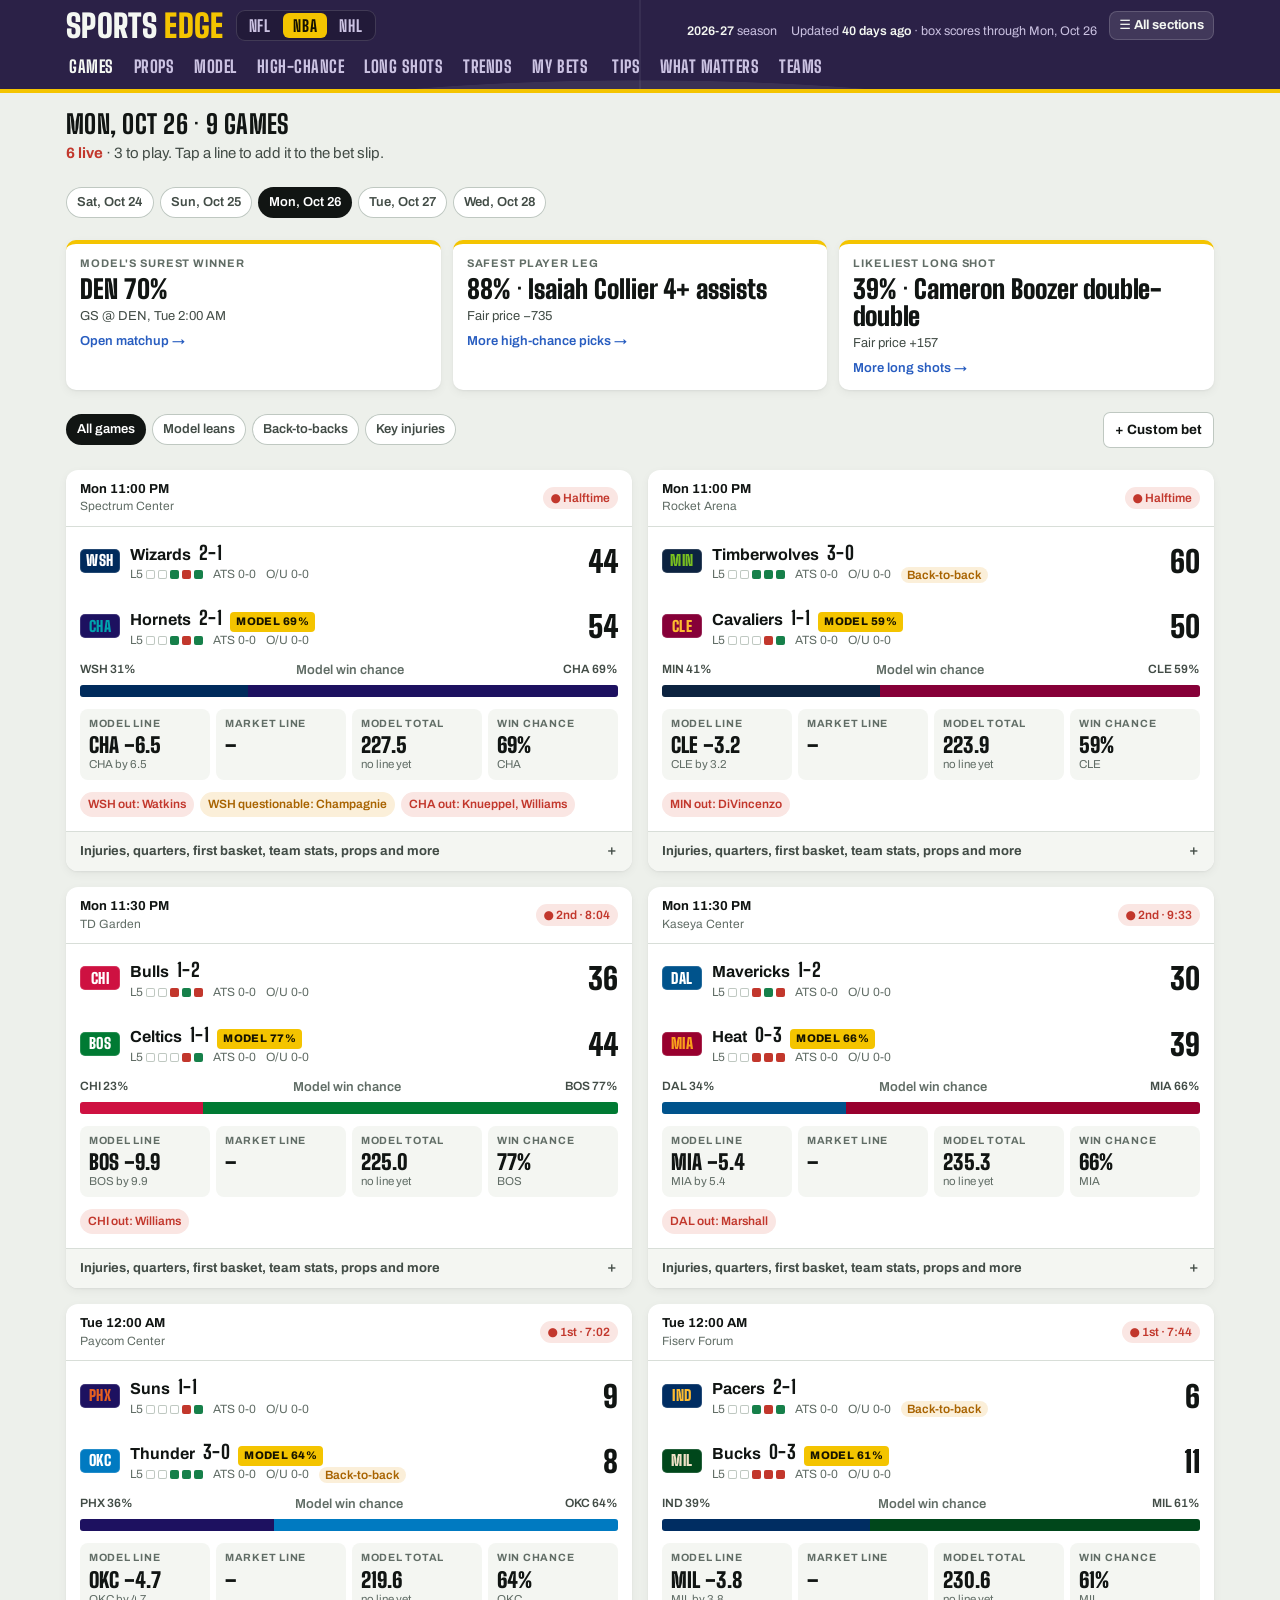
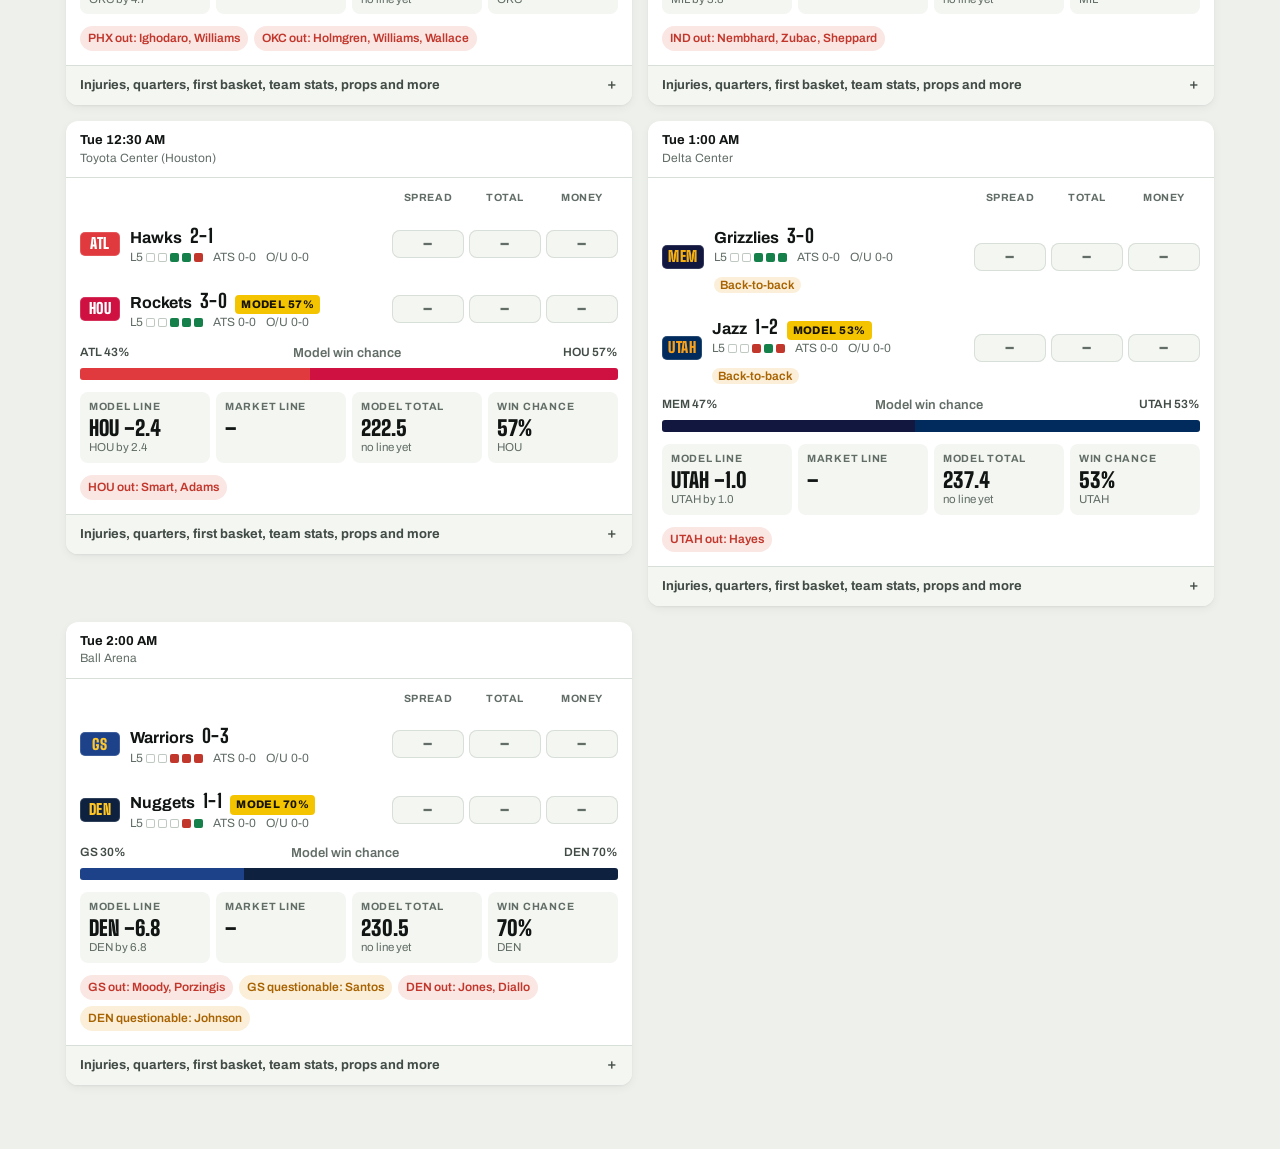
==== commit ae1f766a: "Quarters, halves and periods, part props and the NBA first basket Game cards get a Quarters tab (NFL" ====
--- a/site/nba/index.html
+++ b/site/nba/index.html
@@ -62,6 +62,7 @@
 
 <script src="../assets/core.js"></script>
 <script src="../assets/bets.js"></script>
+<script src="../assets/parts.js"></script>
 <script src="../assets/app.js"></script>
 </body>
 </html>
--- a/site/assets/app.css
+++ b/site/assets/app.css
@@ -883,3 +883,59 @@
   .tiles > .tile:last-child:nth-child(odd){grid-column:1/-1}
   .fx{grid-template-columns:minmax(0,1fr) auto}
 }
+.bump{font-size:12px;font-weight:650;color:var(--win);margin-top:3px;line-height:1.3}
+/* team stats: comparison tables on game cards, and the Teams tab */
+.tape.tstat{margin-top:2px}
+.tape.tstat th:first-child{text-transform:none;letter-spacing:0;font-size:11.5px}
+.tape.tstat .gpn{font-weight:500;color:var(--ink-3);white-space:nowrap}
+.tape.tstat tr.tsub th{text-align:left;padding:10px 4px 4px;font-size:11px;letter-spacing:.07em;text-transform:uppercase;color:var(--ink-3)}
+.tape.tstat td{white-space:nowrap}
+.tape.tstat td .v{color:var(--ink-2)}
+.tape.tstat td.better .v{color:var(--ink)}
+.tstats td .rk{margin-left:4px}
+.tstats td.sel{background:var(--stripe-bg)}
+@media (max-width:620px){
+  .seg.tgroups{display:flex;flex-wrap:nowrap;overflow-x:auto;scrollbar-width:none;margin-inline:-16px;padding:2px 16px;
+    -webkit-mask-image:linear-gradient(90deg,transparent,#000 16px,#000 calc(100% - 16px),transparent);mask-image:linear-gradient(90deg,transparent,#000 16px,#000 calc(100% - 16px),transparent)}
+  .seg.tgroups::-webkit-scrollbar,.seg.dtabs::-webkit-scrollbar{display:none}
+  .seg.tgroups button,.seg.dtabs button{flex:0 0 auto;white-space:nowrap}
+  .seg.dtabs{display:flex;flex-wrap:nowrap;overflow-x:auto;scrollbar-width:none;padding-bottom:2px}
+  .tape.tstat td{padding:5px 2px}
+  .tape.tstat .rk{font-size:11px;padding:1px 4px}
+}
+
+/* Quarters, halves and periods (parts.js): a block per part with a row each for the spread, total and winner. Each button shows
+   the line, the price (the book's, or the fair price when none is posted) and the model's chance; green = the book pays more than fair. */
+.parts{display:flex;flex-direction:column;gap:10px}
+.pt{background:var(--panel-2);border-radius:10px;padding:10px 10px 8px;box-shadow:inset 0 0 0 1px var(--rule)}
+.pt-h{display:flex;flex-wrap:wrap;align-items:baseline;justify-content:space-between;gap:2px 10px;margin-bottom:6px}
+.pt-h b{font-family:var(--f-display);font-weight:800;font-size:17px;letter-spacing:.02em;text-transform:uppercase}
+.pt-r{display:grid;grid-template-columns:74px 1fr 1fr;gap:6px;align-items:stretch;margin-top:6px}
+.pt-r.three{grid-template-columns:74px 1fr 1fr 1fr}
+.pt-k{font-size:12px;color:var(--ink-3);align-self:center;text-transform:uppercase;letter-spacing:.06em;font-weight:600}
+.pb{appearance:none;border:0;cursor:pointer;background:var(--panel);box-shadow:inset 0 0 0 1px var(--rule-2);border-radius:8px;padding:6px 7px 5px;
+  display:grid;grid-template-columns:1fr auto;grid-template-areas:"l l" "p o";gap:2px 6px;text-align:left;color:var(--ink);min-width:0;font:inherit;line-height:1.15}
+.pb .pb-l{grid-area:l;font-weight:700;font-size:14px;white-space:nowrap;overflow:hidden;text-overflow:ellipsis}
+.pb .pb-o{grid-area:o;font-family:var(--f-mono);font-size:13px;font-weight:600;justify-self:end;white-space:nowrap}
+.pb .pb-p{grid-area:p;font-size:12px;color:var(--ink-3);white-space:nowrap;overflow:hidden;text-overflow:ellipsis}
+.pb .pb-f{font-weight:400;color:var(--ink-3);font-size:11px}
+.pb .pb-u{grid-column:1 / -1;font-size:11px;color:var(--ink-3);white-space:nowrap}
+.pb.pos{box-shadow:inset 0 0 0 2px var(--win);background:var(--win-bg)} .pb.pos .pb-o{color:var(--win)}
+.pb.thin{box-shadow:inset 0 0 0 1px var(--warn)}
+.pb:hover{box-shadow:inset 0 0 0 2px var(--ink-3)} .pb.pos:hover{box-shadow:inset 0 0 0 2px var(--win)}
+.pb[aria-pressed="true"],.pb.on{outline:2px solid var(--stripe);outline-offset:1px}
+.fb-list{display:flex;flex-direction:column}
+.fb-r{display:grid;grid-template-columns:minmax(0,1fr) 54px 74px 84px auto;gap:8px;align-items:center;padding:6px 0;border-top:1px solid var(--rule)}
+.fb-r:first-child{border-top:0}
+.fb-n{white-space:nowrap;overflow:hidden;text-overflow:ellipsis}
+.fb-r .pos{color:var(--win);font-weight:700}
+.seg.pp-part{margin-bottom:8px}
+.pp.pq{display:block;padding:10px 12px}
+.pq-h{display:flex;flex-wrap:wrap;justify-content:space-between;gap:2px 10px;align-items:baseline;margin-bottom:8px}
+.pq-l{display:grid;grid-template-columns:repeat(auto-fill,minmax(132px,1fr));gap:6px}
+@media (max-width:560px){
+  .pt-r{grid-template-columns:58px 1fr 1fr}
+  .pt-r.three{grid-template-columns:1fr 1fr 1fr} .pt-r.three .pt-k{grid-column:1 / -1}
+  .fb-r{grid-template-columns:minmax(0,1fr) 46px 72px auto} .fb-r > :nth-child(3){display:none}
+  .pq-l{grid-template-columns:repeat(2,minmax(0,1fr))}
+}
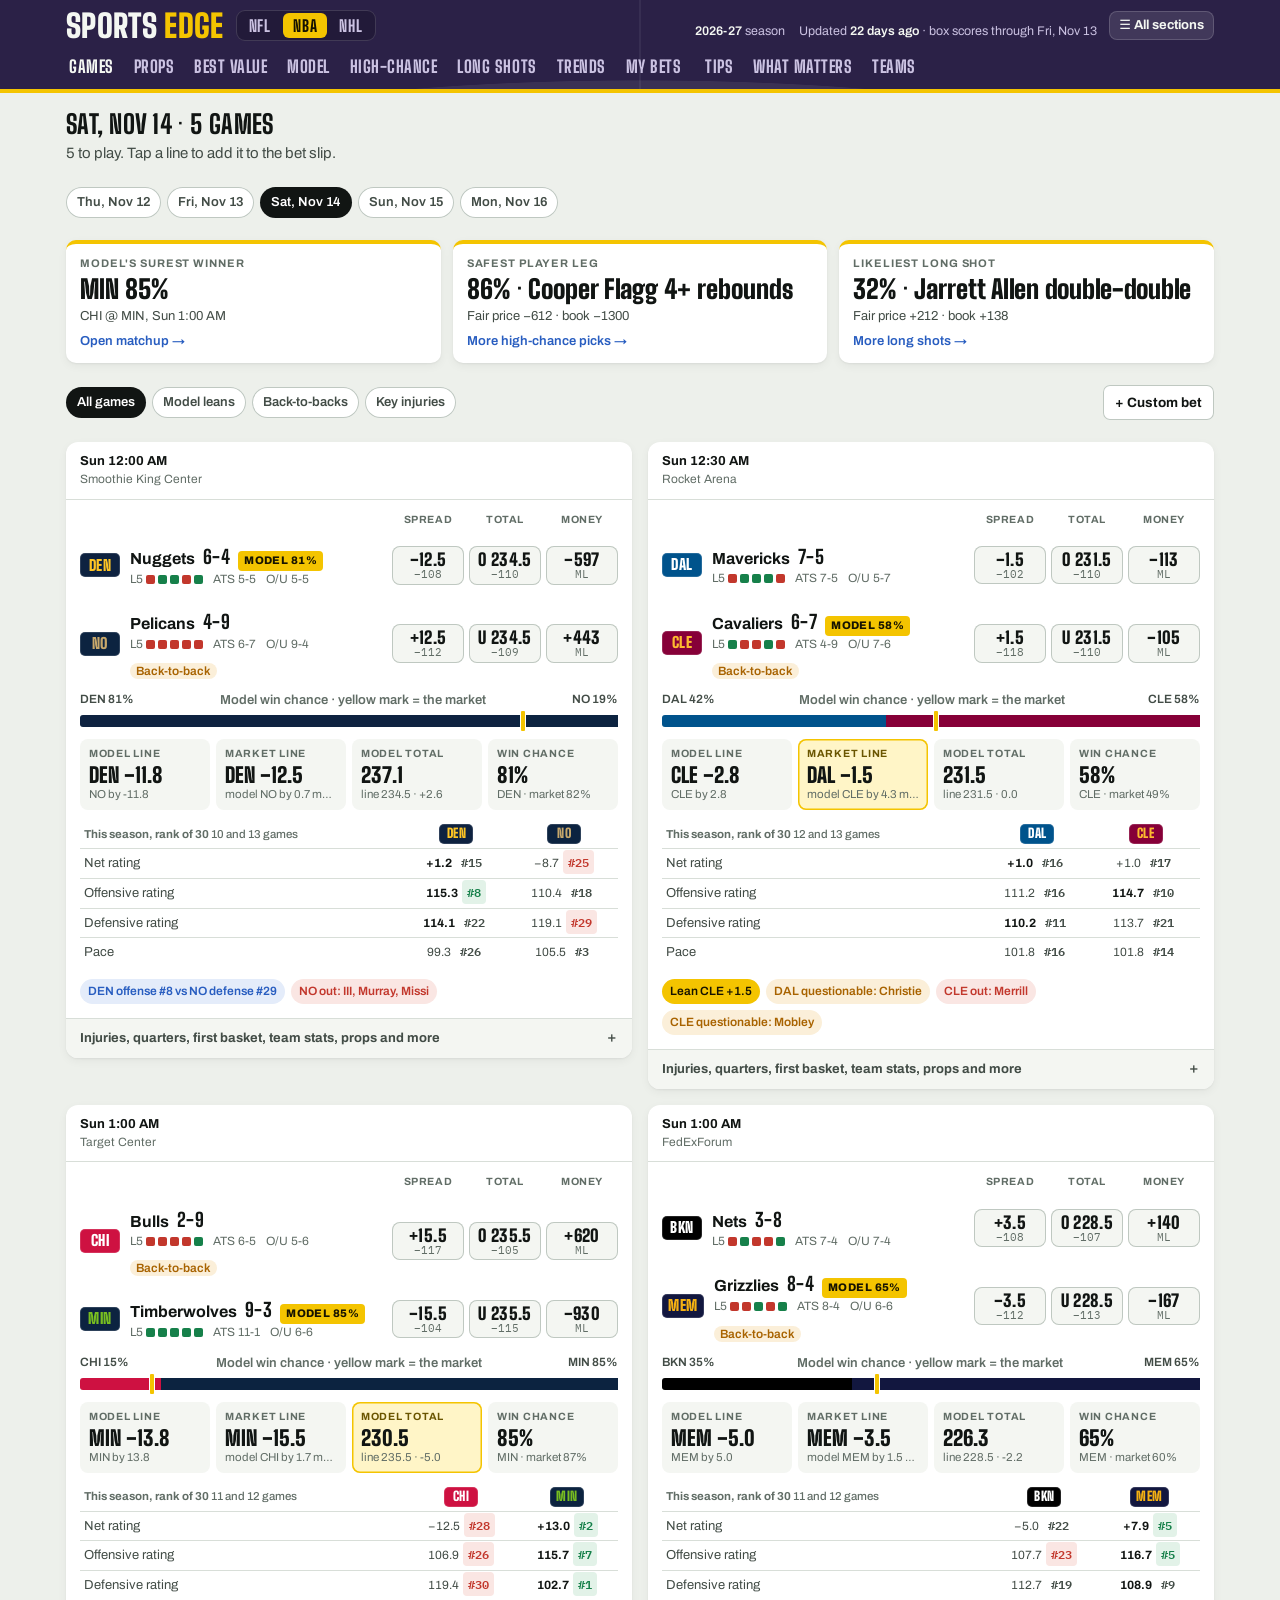
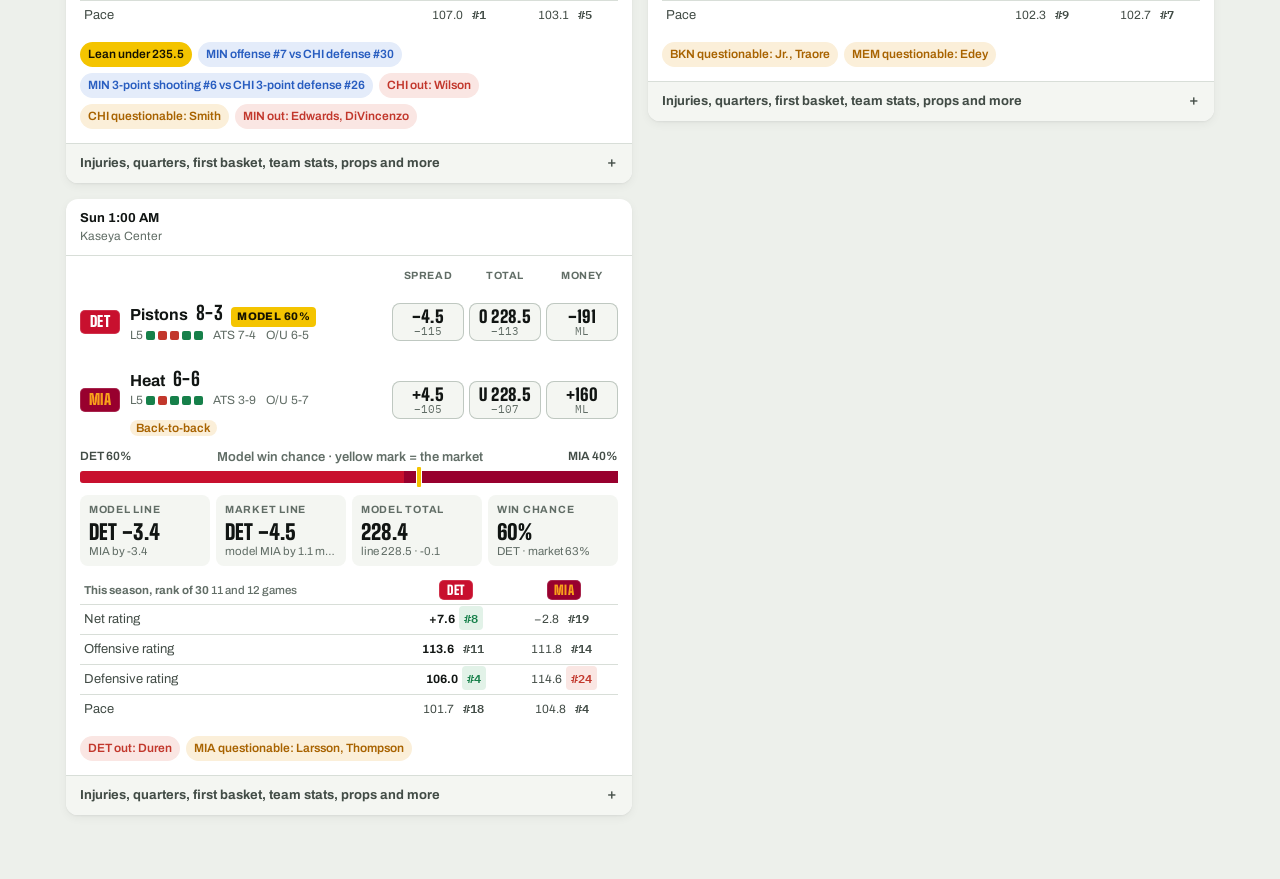
==== commit 5d8b7690: "Best value tab; rungs and long shots tied to the book's main lines Co-Authored-By: Claude Opus 5.5 <" ====
--- a/site/nba/index.html
+++ b/site/nba/index.html
@@ -23,6 +23,7 @@
     <nav class="tabs" role="tablist" aria-label="Sections">
       <button class="tab" role="tab" id="tab-games" data-view="games" aria-selected="true">Games</button>
       <button class="tab" role="tab" id="tab-props" data-view="props" aria-selected="false">Props</button>
+      <button class="tab" role="tab" id="tab-value" data-view="value" aria-selected="false">Best value</button>
       <button class="tab" role="tab" id="tab-model" data-view="model" aria-selected="false">Model</button>
       <button class="tab" role="tab" id="tab-hc" data-view="hc" aria-selected="false">High-chance</button>
       <button class="tab" role="tab" id="tab-ls" data-view="ls" aria-selected="false">Long shots</button>
@@ -39,6 +40,7 @@
   <div class="stamp-m" id="m-asof2"></div>
   <section class="view" id="v-games"></section>
   <section class="view" id="v-props" hidden></section>
+  <section class="view" id="v-value" hidden></section>
   <section class="view" id="v-model" hidden></section>
   <section class="view" id="v-hc" hidden></section>
   <section class="view" id="v-ls" hidden></section>
--- a/site/assets/app.css
+++ b/site/assets/app.css
@@ -328,6 +328,23 @@
 .form label{font-size:12px;font-weight:700;color:var(--ink-2)}
 .form .hint{font-size:12px;color:var(--ink-3)}
 .sheet-actions{display:flex;justify-content:space-between;gap:8px;flex-wrap:wrap;align-items:center}
+/* bets from a link */
+.imp-list{display:flex;flex-direction:column;gap:8px}
+.imp-b{border:1px solid var(--rule);border-radius:10px;padding:9px 11px}
+.imp-b ul{margin:6px 0 0;padding-left:18px;display:flex;flex-direction:column;gap:3px}
+.imp-b li{font-size:13.5px;line-height:1.3}
+#gh-tok{width:100%;box-sizing:border-box;font:inherit;font-size:16px;padding:9px 10px;border-radius:8px;border:1px solid var(--rule-2);background:var(--panel);color:var(--ink)}
+.gh-steps{margin:0 0 10px;padding-left:20px;display:flex;flex-direction:column;gap:5px;line-height:1.35}
+.gh-steps a{color:var(--ink);text-decoration:underline}
+.linkbtn{background:none;border:0;padding:0;font:inherit;color:var(--ink-2);text-decoration:underline;cursor:pointer}
+.imp-notes{margin-top:8px;padding:8px 10px;border-radius:8px;background:var(--warn-bg)}
+.imp-notes ul{margin:4px 0 0;padding-left:18px}
+.dk-wait{display:flex;align-items:center;gap:10px;margin:6px 0 4px;font-weight:600}
+.spin{width:16px;height:16px;flex:none;border-radius:50%;border:2px solid var(--rule-2);border-top-color:var(--ink);animation:spin .9s linear infinite}
+.spin[hidden]{display:none}
+@keyframes spin{to{transform:rotate(360deg)}}
+@media (prefers-reduced-motion:reduce){.spin{animation-duration:2.5s}}
+#imp-txt{width:100%;box-sizing:border-box;font:inherit;font-size:16px;padding:9px 10px;border-radius:8px;border:1px solid var(--rule-2);background:var(--panel);color:var(--ink);resize:vertical}
 .toast{position:fixed;left:50%;bottom:calc(18px + env(safe-area-inset-bottom,0px));transform:translateX(-50%);background:var(--ink);color:var(--panel);
   padding:9px 14px;border-radius:8px;font-weight:600;font-size:13.5px;z-index:60;box-shadow:var(--shadow)}
 
@@ -414,6 +431,7 @@
 .tk-st.W{background:var(--win-bg);color:var(--win)} .tk-st.L{background:var(--loss-bg);color:var(--loss)} .tk-st.P{background:var(--muted-bg);color:var(--push)} .tk-st.open{background:var(--stripe-bg);color:var(--stripe-ink)}
 .tk-amt{font-family:var(--f-display);font-weight:900;font-size:22px;line-height:1;white-space:nowrap;text-align:right}
 .tk-amt.pos{color:var(--win)} .tk-amt.neg{color:var(--loss)}
+.tk-h s{color:var(--ink-3)} .tk-new{color:var(--ink);font-weight:700}
 .tk-legs{display:flex;flex-direction:column}
 .tk-leg{display:grid;grid-template-columns:auto minmax(0,1fr) auto;gap:10px;align-items:start;padding:8px 14px;border-top:1px solid var(--rule)}
 .tk-leg .dot{width:12px;height:12px;border-radius:50%;margin-top:4px;background:var(--rule-2);box-shadow:inset 0 0 0 2px var(--panel)}
@@ -939,3 +957,16 @@
   .fb-r{grid-template-columns:minmax(0,1fr) 46px 72px auto} .fb-r > :nth-child(3){display:none}
   .pq-l{grid-template-columns:repeat(2,minmax(0,1fr))}
 }
+/* Best value: one compact row per price */
+.vlist{display:flex;flex-direction:column;gap:8px;margin-top:4px}
+.vrow{background:var(--panel);border-radius:12px;box-shadow:var(--shadow);padding:10px 12px;display:grid;grid-template-columns:72px minmax(0,1fr) auto auto;gap:10px;align-items:center}
+.vev{display:flex;flex-direction:column;align-items:flex-start;line-height:1.1;color:var(--ink-3)}
+.vev b{font-size:17px} .vev span{font-size:11px;font-weight:600;color:var(--ink-3)}
+.vev.pos b{color:var(--win)} .vev.thin b{color:var(--warn)} .vev.neg b{color:var(--loss)}
+.vlab{font-weight:700;line-height:1.25;overflow-wrap:anywhere}
+.vmeta{display:flex;gap:6px;align-items:center;flex-wrap:wrap;margin-top:4px}
+.vpx{display:flex;flex-direction:column;align-items:flex-end;text-align:right;white-space:nowrap}
+@media (max-width:560px){
+  .vrow{grid-template-columns:62px minmax(0,1fr) auto;grid-template-areas:"ev main main" "ev px btn"}
+  .vev{grid-area:ev;align-self:start} .vmain{grid-area:main} .vpx{grid-area:px;align-items:flex-start;text-align:left} .vrow .slipb{grid-area:btn;justify-self:end}
+}
